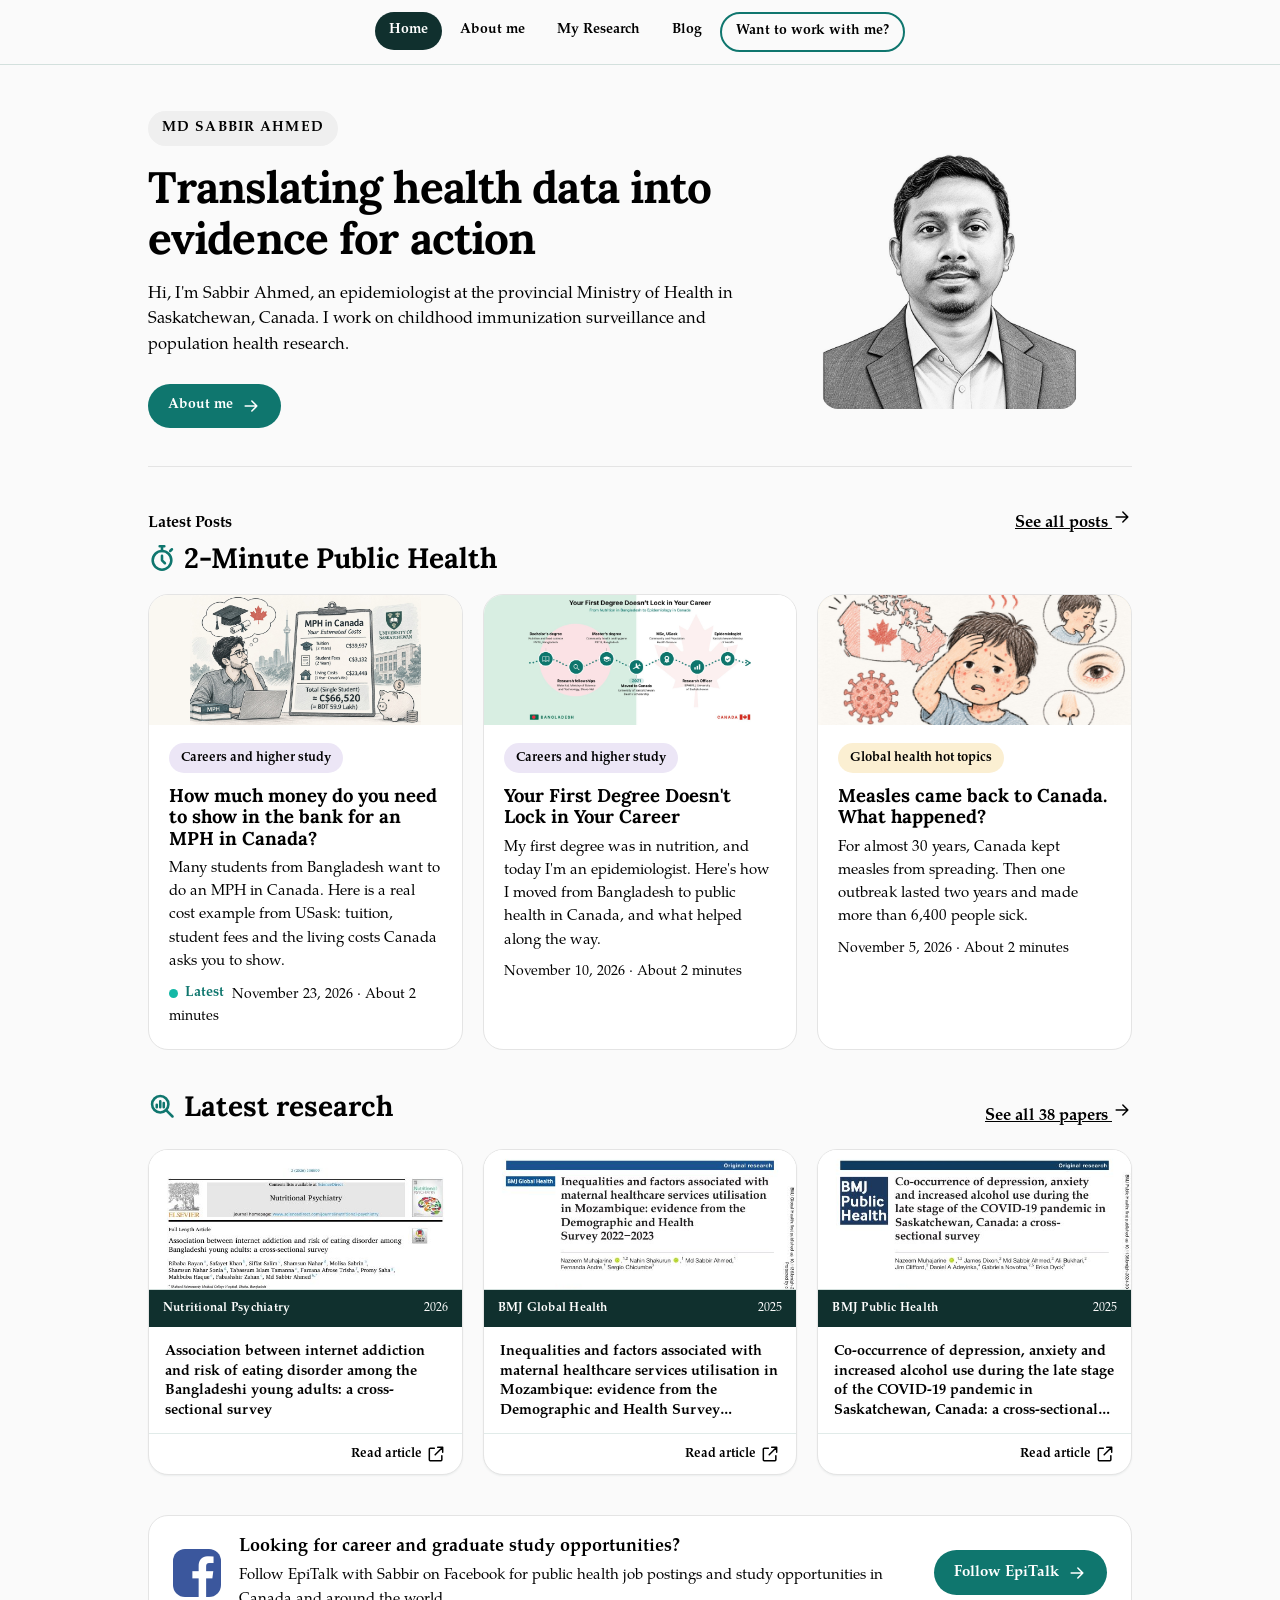
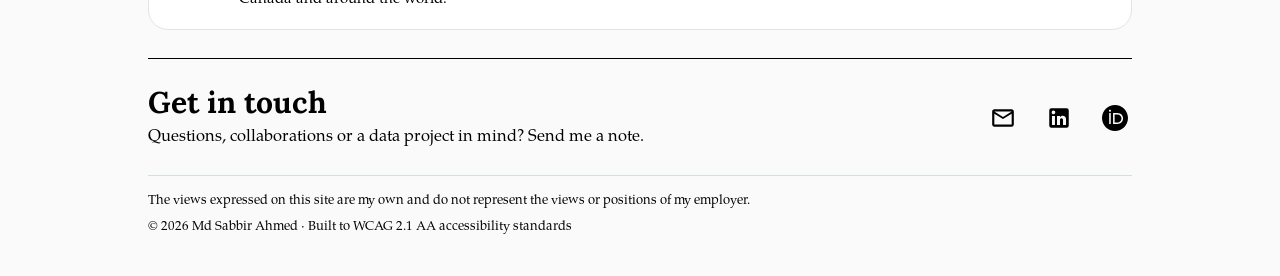
==== index.html @ c6f77a42 "Site-wide text font: Palatino-style (TeX Gyre Pagella, self-hosted); headings stay Lora Co-Authored-" ====
<!doctype html>
<html lang="en">
<head>
<meta charset="utf-8">
<meta name="viewport" content="width=device-width, initial-scale=1">
<title>Md Sabbir Ahmed | Epidemiologist</title>
<meta name="description" content="Md Sabbir Ahmed is an epidemiologist in Saskatchewan, Canada, working on childhood immunization surveillance and population health research.">
<link rel="icon" type="image/png" sizes="32x32" href="images/favicon-32.png">
<link rel="apple-touch-icon" href="images/apple-touch-icon.png">
<meta property="og:type" content="website">
<meta property="og:site_name" content="Md Sabbir Ahmed">
<meta property="og:title" content="Md Sabbir Ahmed | Epidemiologist">
<meta property="og:description" content="Md Sabbir Ahmed is an epidemiologist in Saskatchewan, Canada, working on childhood immunization surveillance and population health research.">
<meta property="og:image" content="https://episabbir.ca/images/og-card.png">
<meta property="og:image:secure_url" content="https://episabbir.ca/images/og-card.png">
<meta property="og:image:type" content="image/png">
<meta property="og:image:width" content="1200">
<meta property="og:image:height" content="630">
<meta property="og:image:alt" content="Md Sabbir Ahmed | Epidemiologist">
<meta name="twitter:image" content="https://episabbir.ca/images/og-card.png">
<meta property="og:url" content="https://episabbir.ca/">
<link rel="canonical" href="https://episabbir.ca/">
<meta name="twitter:card" content="summary_large_image">
<link rel="stylesheet" href="css/style.css?v=1795467310">
</head>
<body>
<nav class="site-nav" aria-label="Main"><div class="nav-bar"><span class="nav-here">Home</span><button class="menu-toggle" type="button" aria-expanded="false" aria-controls="main-menu"><svg class="icon" viewBox="0 0 24 24" aria-hidden="true"><path d="M4 7h16M4 12h16M4 17h16"/></svg>Menu</button></div><ul id="main-menu"><li><a href="index.html" aria-current="page">Home</a></li><li><a href="about.html">About me</a></li><li><a href="research.html">My Research</a></li><li><a href="blog.html">Blog</a></li><li><a href="work.html" class="cta">Want to work with me?</a></li></ul></nav>
<main>
<div class="wrap">
<section class="hero" aria-labelledby="hero-title">
<div class="hero-text">
<span class="pill pill-mint" style="font-size:14px;padding:7px 14px;text-transform:uppercase;letter-spacing:.08em;font-weight:700">Md Sabbir Ahmed</span>
<h1 id="hero-title">Translating health data into <span>evidence for action</span></h1>
<p>Hi, I'm Sabbir Ahmed, an epidemiologist at the provincial Ministry of Health in Saskatchewan, Canada. I work on childhood immunization surveillance and population health research.</p>
<div style="display:flex;flex-wrap:wrap;gap:12px">
<a class="btn btn-primary" href="about.html">About me <svg class="icon" viewBox="0 0 24 24" aria-hidden="true"><path d="M5 12h14M13 6l6 6-6 6"/></svg></a>
</div>
</div>
<div class="hero-photo"><img src="images/headshot-home-sketch.jpg?v=1795467310" alt="Md Sabbir Ahmed"></div>
</section>

<section class="section" id="latest" aria-labelledby="latest-title">
<div class="row-head">
<div><span class="brand-kicker" style="text-transform:none;letter-spacing:0;font-size:16px">Latest Posts</span><h2 class="section-title brand-title" id="latest-title"><svg class="icon" viewBox="0 0 24 24" aria-hidden="true"><circle cx="12" cy="14" r="8"/><path d="M12 10v4l2.5 2.5M10 2h4M12 2v4M19 6l1.5-1.5"/></svg>2-Minute Public Health</h2></div>
<a href="blog.html" style="font-weight:700">See all posts <svg class="icon" viewBox="0 0 24 24" aria-hidden="true"><path d="M5 12h14M13 6l6 6-6 6"/></svg></a>
</div>
<div class="grid"><a class="card " href="post-how-much-money-to-show-for-an-mph-in-canada.html">
<div class="post-img fit-contain" style="background:#faf8f2;color:#4b3b78"><svg class="icon" viewBox="0 0 24 24" aria-hidden="true"><rect x="3" y="4" width="18" height="16" rx="2"/><circle cx="8.5" cy="9.5" r="1.5"/><path d="m21 16-5-5-9 9"/></svg><img src="images/blog/post5-mph-cost.jpg?v=1795467310" alt="A student thinking about an MPH in Canada, next to a clipboard listing estimated costs: tuition C$39,937, student fees C$3,132, living costs C$23,448, total about C$66,520 (about BDT 59.9 lakh)." onerror="this.remove()"></div>
<div class="card-body"><span class="pill pill-t4">Careers and higher study</span><h3>How much money do you need to show in the bank for an MPH in Canada?</h3>
<p class="excerpt">Many students from Bangladesh want to do an MPH in Canada. Here is a real cost example from USask: tuition, student fees and the living costs Canada asks you to show.</p><p><span class="latest-dot"><i aria-hidden="true"></i>Latest</span>November 23, 2026 · About 2 minutes</p></div>
</a><a class="card " href="post-your-first-degree-doesnt-lock-in-your-career.html">
<div class="post-img fit-contain" style="background:linear-gradient(to right, #d8eee2 48.5%, #ffffff 48.5%);color:#4b3b78"><svg class="icon" viewBox="0 0 24 24" aria-hidden="true"><rect x="3" y="4" width="18" height="16" rx="2"/><circle cx="8.5" cy="9.5" r="1.5"/><path d="m21 16-5-5-9 9"/></svg><img src="images/blog/post4-first-degree.jpg?v=1795467310" alt="A path with seven stops from Bangladesh to Canada: bachelor&#x27;s degree, research fellowships, master&#x27;s degree, moving to Canada in 2021, MSc at USask, Research Officer at SPHERU, and epidemiologist at the Saskatchewan Ministry of Health." onerror="this.remove()"></div>
<div class="card-body"><span class="pill pill-t4">Careers and higher study</span><h3>Your First Degree Doesn&#x27;t Lock in Your Career</h3>
<p class="excerpt">My first degree was in nutrition, and today I&#x27;m an epidemiologist. Here&#x27;s how I moved from Bangladesh to public health in Canada, and what helped along the way.</p><p>November 10, 2026 · About 2 minutes</p></div>
</a><a class="card " href="post-measles-came-back-to-canada.html">
<div class="post-img" style="background:#fbefd2;color:#6b4e0e"><svg class="icon" viewBox="0 0 24 24" aria-hidden="true"><rect x="3" y="4" width="18" height="16" rx="2"/><circle cx="8.5" cy="9.5" r="1.5"/><path d="m21 16-5-5-9 9"/></svg><img src="images/blog/post1-measles.jpg?v=1795467310" alt="Pencil sketch of a boy with a fever and a red measles rash, next to a map of Canada, a virus, and close-ups of a cough, red eyes and a runny nose" onerror="this.remove()"></div>
<div class="card-body"><span class="pill pill-t1">Global health hot topics</span><h3>Measles came back to Canada. What happened?</h3>
<p class="excerpt">For almost 30 years, Canada kept measles from spreading. Then one outbreak lasted two years and made more than 6,400 people sick.</p><p>November 5, 2026 · About 2 minutes</p></div>
</a></div>
</section>

<section class="section" style="padding-top:0" aria-labelledby="feat-title">
<div class="row-head">
<h2 class="section-title brand-title" id="feat-title"><svg class="icon" viewBox="0 0 24 24" aria-hidden="true"><circle cx="10.5" cy="10.5" r="7"/><path d="M15.5 15.5L21 21"/><path d="M7.5 13v-2M10.5 13V8M13.5 13v-3.5"/></svg>Latest research</h2>
<a href="research.html" style="font-weight:700">See all 38 papers <svg class="icon" viewBox="0 0 24 24" aria-hidden="true"><path d="M5 12h14M13 6l6 6-6 6"/></svg></a>
</div>
<div class="papers three"><a class="paper" href="https://doi.org/10.1016/j.nupsyc.2026.100009" target="_blank" rel="noopener">
<div class="paper-thumb"><img src="images/papers/p38.jpg" alt="First page of the article" loading="lazy"></div>
<div class="paper-top"><span class="j">Nutritional Psychiatry</span><span>2026</span></div>
<div class="paper-body"><h3>Association between internet addiction and risk of eating disorder among the Bangladeshi young adults: a cross-sectional survey</h3></div>
<div class="paper-foot"><span></span><span class="read">Read article <svg class="icon" viewBox="0 0 24 24" aria-hidden="true"><path d="M14 4h6v6M20 4l-9 9"/><path d="M19 14v5a1 1 0 0 1-1 1H5a1 1 0 0 1-1-1V6a1 1 0 0 1 1-1h5"/></svg></span></div>
</a><a class="paper" href="https://doi.org/10.1136/bmjgh-2024-018121" target="_blank" rel="noopener">
<div class="paper-thumb"><img src="images/papers/p37.jpg" alt="First page of the article" loading="lazy"></div>
<div class="paper-top"><span class="j">BMJ Global Health</span><span>2025</span></div>
<div class="paper-body"><h3>Inequalities and factors associated with maternal healthcare services utilisation in Mozambique: evidence from the Demographic and Health Survey 2022−2023</h3></div>
<div class="paper-foot"><span></span><span class="read">Read article <svg class="icon" viewBox="0 0 24 24" aria-hidden="true"><path d="M14 4h6v6M20 4l-9 9"/><path d="M19 14v5a1 1 0 0 1-1 1H5a1 1 0 0 1-1-1V6a1 1 0 0 1 1-1h5"/></svg></span></div>
</a><a class="paper" href="https://doi.org/10.1136/bmjph-2024-000965" target="_blank" rel="noopener">
<div class="paper-thumb"><img src="images/papers/p36.jpg" alt="First page of the article" loading="lazy"></div>
<div class="paper-top"><span class="j">BMJ Public Health</span><span>2025</span></div>
<div class="paper-body"><h3>Co-occurrence of depression, anxiety and increased alcohol use during the late stage of the COVID-19 pandemic in Saskatchewan, Canada: a cross-sectional survey</h3></div>
<div class="paper-foot"><span></span><span class="read">Read article <svg class="icon" viewBox="0 0 24 24" aria-hidden="true"><path d="M14 4h6v6M20 4l-9 9"/><path d="M19 14v5a1 1 0 0 1-1 1H5a1 1 0 0 1-1-1V6a1 1 0 0 1 1-1h5"/></svg></span></div>
</a></div>
</section>

<section aria-label="Facebook">
<a class="fb-strip" href="https://www.facebook.com/profile.php?id=61571197702458" target="_blank" rel="noopener">
<span class="logo fb-logo"><span class="fallback"><svg class="icon" viewBox="0 0 24 24" aria-hidden="true"><path d="M21 12a8 8 0 0 1-11.6 7.1L4 20l1-4.6A8 8 0 1 1 21 12z"/></svg></span><img src="images/logos/facebook.png" alt="" onerror="this.remove()"></span>
<span class="fb-strip-text"><strong>Looking for career and graduate study opportunities?</strong><span>Follow EpiTalk with Sabbir on Facebook for public health job postings and study opportunities in Canada and around the world.</span></span>
<span class="fb-strip-cta">Follow EpiTalk <svg class="icon" viewBox="0 0 24 24" aria-hidden="true"><path d="M5 12h14M13 6l6 6-6 6"/></svg></span>
</a>
</section>
</div>
</main>
<footer class="contact" id="contact">
<div class="wrap">
<div>
<h2>Get in touch</h2>
<p>Questions, collaborations or a data project in mind? Send me a note.</p>
</div>
<div class="contact-links">
<a class="icon-only" href="mailto:sabbir.epidemiologist@gmail.com" aria-label="Email me: sabbir.epidemiologist@gmail.com" title="sabbir.epidemiologist@gmail.com"><svg class="brand-ic" viewBox="0 0 24 24" fill="currentColor" aria-hidden="true"><path d="M22 6c0-1.1-.9-2-2-2H4c-1.1 0-2 .9-2 2v12c0 1.1.9 2 2 2h16c1.1 0 2-.9 2-2zm-2 0-8 5-8-5zm0 12H4V8l8 5 8-5z"/></svg></a>
<a class="icon-only" href="https://www.linkedin.com/in/sabbirepidemiologist/" aria-label="LinkedIn profile" title="LinkedIn" target="_blank" rel="noopener"><svg class="brand-ic" viewBox="0 0 24 24" fill="currentColor" aria-hidden="true"><path d="M19 3a2 2 0 0 1 2 2v14a2 2 0 0 1-2 2H5a2 2 0 0 1-2-2V5a2 2 0 0 1 2-2zm-.5 15.5v-5.3a3.26 3.26 0 0 0-3.26-3.26c-.85 0-1.84.52-2.32 1.3v-1.11h-2.79v8.37h2.79v-4.93c0-.77.62-1.4 1.39-1.4a1.4 1.4 0 0 1 1.4 1.4v4.93zM6.88 8.56a1.68 1.68 0 0 0 1.68-1.68c0-.93-.75-1.69-1.68-1.69a1.69 1.69 0 0 0-1.69 1.69c0 .93.76 1.68 1.69 1.68m1.39 9.94v-8.37H5.5v8.37z"/></svg></a>
<a class="icon-only" href="https://orcid.org/0000-0002-7663-2181" aria-label="ORCID profile" title="ORCID" target="_blank" rel="noopener"><svg class="brand-ic" viewBox="0 0 24 24" fill="currentColor" aria-hidden="true"><path d="M12 0C5.372 0 0 5.372 0 12s5.372 12 12 12 12-5.372 12-12S18.628 0 12 0M7.369 4.378c.525 0 .947.431.947.947s-.422.947-.947.947a.95.95 0 0 1-.947-.947c0-.525.422-.947.947-.947m-.722 3.038h1.444v10.041H6.647zm3.562 0h3.9c3.712 0 5.344 2.653 5.344 5.025 0 2.578-2.016 5.025-5.325 5.025h-3.919zm1.444 1.303v7.444h2.297c3.272 0 4.022-2.484 4.022-3.722 0-2.016-1.284-3.722-4.097-3.722z"/></svg></a>
</div>
<div class="small-print footnotes">
<p>The views expressed on this site are my own and do not represent the views or positions of my employer.</p>
<p>© 2026 Md Sabbir Ahmed · Built to WCAG 2.1 AA accessibility standards</p>
</div>
</div>
</footer>
<script type="application/ld+json">
{"@context":"https://schema.org","@type":"Person","name":"Md Sabbir Ahmed","jobTitle":"Epidemiologist",
"url":"https://episabbir.ca/","image":"https://episabbir.ca/images/headshot.jpg",
"address":{"@type":"PostalAddress","addressRegion":"SK","addressCountry":"CA"},
"alumniOf":[{"@type":"CollegeOrUniversity","name":"University of Saskatchewan"},{"@type":"CollegeOrUniversity","name":"Patuakhali Science and Technology University"}],
"knowsAbout":["Epidemiology","Childhood immunization","Population health","SAS","R"],
"sameAs":["https://www.linkedin.com/in/sabbirepidemiologist/","https://orcid.org/0000-0002-7663-2181"]}
</script>
<script>
(function(){var b=document.querySelector('.menu-toggle'),n=document.querySelector('.site-nav');
if(b){b.addEventListener('click',function(){var o=n.classList.toggle('open');b.setAttribute('aria-expanded',o?'true':'false');});}})();
</script>
</body>
</html>
---- css/style.css ----
/* sabbirepi.ca shared styles */
@import url('https://fonts.googleapis.com/css2?family=Lora:ital,wght@0,400..700;1,400..700&display=swap');

:root{
  --ink:#10302e;
  --muted:#4a5f5c;
  --ground:#f5f8f7;
  --card:#ffffff;
  --line:#d3e0dd;
  --accent:#0f766e;
  --accent-dark:#0b5a54;
  --peach:#fbefd2;
  --mint:#dff1ee;
  --teal:#0b5a54;
  --navy-2:#1d4a46;
  --radius:20px;
}
*{box-sizing:border-box}
html{scroll-behavior:smooth}
body{margin:0;font-family:'TeX Gyre Pagella','Palatino Linotype',Palatino,'Book Antiqua',Georgia,serif;color:#000;background:var(--ground);line-height:1.55}
img{max-width:100%;display:block}
a{color:#000}
a:hover{color:#000}
h1,h2,h3{font-family:'Lora',Georgia,serif;line-height:1.15;margin:0}
.wrap{max-width:1180px;margin:0 auto;padding:0 28px}
.section{padding:40px 0}
.section-title{font-size:34px;font-weight:700;margin-bottom:6px}
.section-sub{margin:0 0 22px;color:#000;font-size:16px}
.row-head{display:flex;flex-wrap:wrap;justify-content:space-between;align-items:baseline;gap:8px 16px;margin-bottom:20px}
.row-head .section-title{margin:0}

/* nav */
.site-nav{position:sticky;top:0;z-index:20;background:rgba(245,248,247,.94);backdrop-filter:blur(8px);border-bottom:1px solid var(--line)}
.site-nav ul{list-style:none;margin:0 auto;padding:12px 20px;max-width:1180px;display:flex;flex-wrap:wrap;justify-content:center;gap:4px}
.site-nav a{display:block;padding:9px 16px;border-radius:999px;color:#000;text-decoration:none;font-weight:500;font-size:15px}
.site-nav a:hover{background:#e3eeec;color:#000}
.site-nav a[aria-current="page"]{background:var(--ink);color:#fff}
.site-nav a.cta{border:2px solid var(--accent);color:#000;padding:7px 14px}
.site-nav a.cta:hover{background:var(--accent);color:#fff}

/* buttons, pills */
.btn{display:inline-flex;align-items:center;gap:8px;padding:13px 22px;border-radius:999px;font-weight:700;font-size:15px;text-decoration:none;border:0;cursor:pointer;font-family:inherit}
.btn-primary{background:var(--accent);color:#fff}
.btn-primary:hover{background:var(--accent-dark);color:#fff}
.btn-soft{background:#e3eeec;color:#000}
.btn-soft:hover{background:#d3e6e2;color:#000}
.pill{display:inline-block;font-weight:700;font-size:13px;padding:5px 12px;border-radius:999px}
.pill-peach{background:var(--peach);color:#000}
.pill-mint{background:var(--mint);color:#000}
.pill-blue{background:#e3eeec;color:#000}
.icon{width:20px;height:20px;flex:none;stroke:currentColor;fill:none;stroke-width:1.8;stroke-linecap:round;stroke-linejoin:round}

/* hero */
.hero{display:flex;flex-wrap:wrap;align-items:center;gap:36px;background:var(--card);border-radius:28px;padding:44px 48px;margin-top:28px}
.hero-text{flex:3 1 460px;min-width:0}
.hero h1{font-size:54px;font-weight:800;letter-spacing:-.02em;margin:16px 0 18px}
.hero h1 span{color:#000}
.hero p{margin:0 0 26px;font-size:18px;color:#000;max-width:620px}
.hero-photo{flex:2 1 280px;display:flex;justify-content:center}
.hero-photo img{width:300px;aspect-ratio:1;border-radius:22px;border:2px solid var(--accent);object-fit:cover}

/* cards */
.grid{display:grid;gap:20px;grid-template-columns:repeat(auto-fill,minmax(min(280px,100%),1fr))}
.card{background:var(--card);border-radius:var(--radius);overflow:hidden;text-decoration:none;color:#000;display:flex;flex-direction:column}
.card:hover{color:#000;box-shadow:0 6px 22px rgba(16,48,46,.08)}
.post-img{height:150px;display:flex;align-items:center;justify-content:center;font-size:14px}
.card-body{padding:20px 22px 22px}
.card-body h3{font-size:21px;font-weight:700;margin:12px 0 8px}
.card-body p{margin:0;font-size:14px;color:#000}

/* facebook */
.fb-band{background:var(--peach);border-radius:28px;padding:32px;display:flex;flex-wrap:wrap;gap:28px;align-items:flex-start}
.fb-text{flex:1 1 320px;min-width:0}
.fb-text h2{font-size:30px;color:#000;margin-bottom:10px}
.fb-text p{margin:0 0 20px;color:#000;font-size:16px}
.fb-frame{flex:1 1 360px;min-width:0;max-width:500px;background:#fff;border-radius:18px;overflow:hidden}
.fb-frame iframe{display:block;width:100%;height:520px;border:0}

/* contact footer */
.contact{background:var(--ink);color:#eaf2f0;margin:40px auto 28px;max-width:1124px;width:calc(100% - 56px);border-radius:28px}
.contact .wrap{padding-left:40px;padding-right:40px}
@media (max-width:640px){.contact{width:calc(100% - 32px)}.contact .wrap{padding-left:22px;padding-right:22px}}
.contact .wrap{padding-top:40px;padding-bottom:40px;display:flex;flex-wrap:wrap;justify-content:space-between;align-items:center;gap:24px}
.contact h2{font-size:30px;color:#fff;margin-bottom:6px}
.contact p{margin:0;color:#c6dbd8}
.contact-links{display:flex;flex-wrap:wrap;gap:12px}
.contact-links a{display:inline-flex;align-items:center;gap:10px;background:#1d4a46;color:#fff;text-decoration:none;padding:12px 18px;border-radius:999px;font-weight:500}
.contact-links a:hover{background:#245a55;color:#fff}
.contact-links a.icon-only{width:56px;height:56px;padding:0;justify-content:center;border-radius:50%}
.contact-links a.icon-only svg{width:24px;height:24px}
.contact-links a.icon-only .logo{width:30px;height:30px;background:transparent;border-radius:0;overflow:visible}
.contact-links a.icon-only .logo img{background:transparent;padding:0}
.contact-links a.icon-only .logo .fallback{display:none}
.small-print{width:100%;font-size:13px;color:#9fbdb8}
.footnotes{border-top:1px solid #1d4a46;padding-top:16px;display:flex;flex-direction:column;gap:6px}
.footnotes p{margin:0;color:#f2c94c;font-size:13px}
.footnotes a{color:#c6dbd8}

/* logo slot: shows the image if the file exists, otherwise the text badge */
.logo{position:relative;width:64px;height:64px;flex:none;border-radius:14px;background:#eaf2f0;display:flex;align-items:center;justify-content:center;overflow:hidden}
.logo .fallback{font-family:'Lora',Georgia,serif;font-weight:800;font-size:15px;color:#000;text-align:center;line-height:1.05;padding:4px}
.logo img{position:absolute;inset:0;width:100%;height:100%;object-fit:contain;background:#fff;padding:6px}
.logo.sm{width:28px;height:28px;border-radius:7px}
.logo.sm .fallback{font-size:10px}
.logo.sm img{padding:2px}

/* tiles (about page) */
.tile{background:var(--card);border-radius:var(--radius);padding:22px;display:flex;flex-direction:column;gap:14px;border:2px solid transparent;text-align:left;font:inherit;color:#000}
.tile h3{font-size:19px;font-weight:700}
.tile .meta{margin:0;color:#000;font-size:15px}
.tile .year{font-family:'Lora',Georgia,serif;font-weight:800;font-size:22px;color:#000}
button.tile{cursor:pointer;width:100%}
button.tile:hover{border-color:var(--accent)}
.tile .hint{display:inline-flex;align-items:center;gap:6px;font-size:14px;font-weight:700;color:#000}

.summary{background:var(--card);border-radius:28px;padding:36px 40px;display:flex;flex-wrap:wrap;gap:32px;align-items:center;margin-top:28px}
.summary img{width:150px;aspect-ratio:1;border-radius:50%;object-fit:cover;border:2px solid var(--accent)}
.summary-text{flex:1 1 480px;min-width:0}
.summary h1{font-size:42px;font-weight:800;margin-bottom:12px}
.summary p{margin:0 0 10px;font-size:17px;color:#000}

/* awards */
.awards{list-style:none;margin:0;padding:0;background:var(--card);border-radius:var(--radius);overflow:hidden}
.awards li{display:flex;align-items:center;gap:16px;padding:16px 22px;border-bottom:1px solid #e1ebe9}
.awards li:last-child{border-bottom:0}
.award-ico{width:44px;height:44px;border-radius:12px;display:flex;align-items:center;justify-content:center;flex:none}
.award-ico .icon{width:22px;height:22px}
.awards .what{flex:1 1 auto;min-width:0}
.awards .what strong{display:block;font-size:16px}
.awards .what span{font-size:14px;color:#000}
.awards .amt{font-family:'Lora',Georgia,serif;font-weight:700;font-size:18px;white-space:nowrap}
.total{display:inline-flex;align-items:baseline;gap:10px;background:var(--ink);color:#fff;border-radius:999px;padding:10px 20px}
.total b{font-family:'Lora',Georgia,serif;font-size:24px}

/* software */
.skills{display:grid;gap:14px;grid-template-columns:repeat(auto-fill,minmax(min(150px,100%),1fr))}
.skill{background:var(--card);border-radius:16px;padding:16px;display:flex;align-items:center;gap:12px;font-weight:700}
.skill .logo{width:44px;height:44px;border-radius:10px}
.skill .logo .fallback{font-size:12px}

/* dialog */
dialog{border:0;border-radius:24px;padding:0;max-width:620px;width:calc(100% - 32px);color:#000}
dialog::backdrop{background:rgba(16,48,46,.55)}
.dlg-head{display:flex;gap:16px;align-items:center;padding:24px 26px 16px;border-bottom:1px solid #e1ebe9}
.dlg-head h3{font-size:22px}
.dlg-head p{margin:2px 0 0;color:#000;font-size:14px}
.dlg-close{margin-left:auto;align-self:flex-start;width:44px;height:44px;border-radius:50%;border:0;background:#eaf2f0;cursor:pointer;display:flex;align-items:center;justify-content:center;color:#000}
.dlg-body{padding:18px 26px 26px}
.dlg-body h4{margin:6px 0 10px;font-size:13px;letter-spacing:.06em;text-transform:uppercase;color:#000}
.duties{list-style:none;margin:0 0 12px;padding:0;display:flex;flex-direction:column;gap:12px}
.duties li{display:flex;gap:12px;align-items:flex-start;font-size:15px}
.duties .ico{width:36px;height:36px;border-radius:10px;background:var(--mint);color:#000;display:flex;align-items:center;justify-content:center;flex:none}

/* research */
.stats{display:flex;flex-wrap:wrap;gap:12px;margin:18px 0 22px}
.stat{flex:1 1 140px;background:var(--ink);color:#fff;border-radius:18px;padding:16px 20px}
.stat b{display:block;font-family:'Lora',Georgia,serif;font-size:36px;line-height:1.1}
.stat span{font-size:14px;color:#c6dbd8}
.papers{display:grid;gap:20px;grid-template-columns:repeat(auto-fill,minmax(min(260px,100%),1fr))}
.paper{background:#fff;border:1px solid var(--line);border-radius:6px;text-decoration:none;color:#000;display:flex;flex-direction:column;box-shadow:0 1px 2px rgba(16,48,46,.06);transition:transform .15s, box-shadow .15s;}
.paper:hover{transform:translateY(-3px);box-shadow:0 10px 24px rgba(16,48,46,.12);color:#000}
.paper-thumb{height:160px;overflow:hidden;background:#fff;border-bottom:1px solid var(--line);border-radius:6px 6px 0 0}
.paper-thumb img{width:100%;height:100%;object-fit:cover;object-position:top}
.paper-top{background:var(--ink);color:#fff;padding:9px 14px;display:flex;justify-content:space-between;gap:10px;font-size:12px}
.paper-top .j{font-weight:700;letter-spacing:.02em;overflow:hidden;text-overflow:ellipsis;white-space:nowrap}
.paper-body{padding:16px 16px 12px;flex:1;display:flex;flex-direction:column;gap:10px}
.paper-body .kind{font-size:11px;letter-spacing:.08em;text-transform:uppercase;color:#000}
.paper-body h3{font-family:'TeX Gyre Pagella','Palatino Linotype',Palatino,'Book Antiqua',Georgia,serif;font-weight:700;font-size:15px;line-height:1.35;display:-webkit-box;-webkit-line-clamp:4;-webkit-box-orient:vertical;overflow:hidden}
.paper-body .auth{font-size:12.5px;color:#000;margin:0}
.paper-body .auth b{color:#000}
.faux{display:flex;flex-direction:column;gap:5px;margin-top:auto;padding-top:8px}
.faux i{display:block;height:5px;border-radius:3px;background:#e6efed}
.faux i:nth-child(2){width:92%}.faux i:nth-child(3){width:96%}.faux i:nth-child(4){width:70%}
.paper-foot{border-top:1px solid #e1ebe9;padding:10px 16px;display:flex;justify-content:space-between;align-items:center;gap:8px;font-size:13px}
.paper-foot .read{font-weight:700;color:#000;display:inline-flex;align-items:center;gap:4px}
.lead{background:var(--peach);color:#000;font-weight:700;font-size:11px;padding:3px 9px;border-radius:999px}
.filters{display:flex;flex-wrap:wrap;gap:8px;margin-bottom:18px}
.filters button{font:inherit;font-size:14px;font-weight:700;border:2px solid var(--line);background:#fff;color:#000;padding:8px 16px;border-radius:999px;cursor:pointer}
.filters button[aria-pressed="true"]{background:var(--ink);border-color:var(--ink);color:#fff}

@media (max-width:640px){
  .hero{padding:28px 22px}
  .hero h1{font-size:38px}
  .summary{padding:26px 22px}
  .summary h1{font-size:32px}
  .section-title{font-size:28px}
  .fb-band{padding:22px}
}

/* slim facebook strip (soft teal) */
.fb-strip{display:flex;flex-wrap:wrap;align-items:center;gap:14px 18px;background:#dff1ee;border-radius:20px;padding:18px 24px;text-decoration:none;color:#000}
.fb-strip:hover{color:#000;background:#d3ebe7}
.fb-logo{width:48px;height:48px;border-radius:12px;background:#fff}
.fb-logo .fallback{color:#000;display:flex}
.fb-logo img{padding:0;background:transparent}
.fb-strip-text{flex:1 1 300px;display:flex;flex-direction:column;gap:2px}
.fb-strip-text strong{font-size:18px}
.fb-strip-text span{font-size:15px;color:#000}
.fb-strip-cta{display:inline-flex;align-items:center;gap:8px;background:#0f766e;color:#fff;padding:11px 20px;border-radius:999px;font-weight:700;font-size:15px}
.papers.three{grid-template-columns:repeat(auto-fill,minmax(min(300px,100%),1fr))}

/* education logos: wider slot so wordmarks fit */
.edu-logo{width:100%;max-width:240px;height:76px;border-radius:10px;justify-content:flex-start;background:#fff}
.edu-logo img{padding:0;object-position:left center;background:#fff}
.dlg-logo{width:150px;max-width:150px;height:62px;flex:none}
.tile-top{display:flex;justify-content:space-between;align-items:flex-start;gap:12px}
.status{flex:none;font-size:12px;font-weight:700;letter-spacing:.04em;text-transform:uppercase;padding:5px 11px;border-radius:999px}
.status.now{background:var(--mint);color:#000}
.status.past{background:#eceeed;color:#000}
.edu-logo img[src*="spheru"]{width:76%;right:auto}
.awards .what .proj{display:block;margin-top:6px;font-size:14px;color:#000;font-style:italic}
.awards .what .report{display:inline-flex;align-items:center;gap:5px;margin-top:6px;font-size:14px;font-weight:700}
.awards .what .report .icon{width:16px;height:16px}
.awards li.feature{background:var(--peach);padding:22px}
.awards li.feature .what strong{font-size:20px;font-family:'Lora',Georgia,serif}
.awards li.feature .amt{font-size:24px;color:#000}
.feat-ico{width:56px;height:56px;border-radius:14px;background:#10302e;color:#f2c94c}
.feat-ico .icon{width:28px;height:28px}
.badge-top{display:inline-block;width:max-content;margin-bottom:6px;font-size:11px;font-weight:700;letter-spacing:.06em;text-transform:uppercase;background:#10302e;color:#f2c94c;padding:4px 10px;border-radius:999px}
.awards .what .badge-top{color:#f2c94c;font-size:11px}
.skills{grid-template-columns:repeat(auto-fill,minmax(min(170px,100%),1fr))}
.skill{flex-direction:column;align-items:stretch;gap:12px;text-align:center;font-size:15px}
.skill .skill-logo{width:100%;height:64px;border-radius:10px;background:#fff}
.skill .skill-logo img{padding:4px;object-position:center}
.sr-only{position:absolute;width:1px;height:1px;padding:0;margin:-1px;overflow:hidden;clip:rect(0,0,0,0);white-space:nowrap;border:0}
.skill{padding:14px}
.skills{grid-template-columns:repeat(auto-fill,minmax(min(140px,100%),1fr))}
.skill .skill-logo{height:46px}.skill .skill-logo img{padding:6px 10px}
.sk-grid{display:grid;gap:16px;grid-template-columns:repeat(auto-fill,minmax(min(420px,100%),1fr))}
@media (max-width:640px){.sk-grid{grid-template-columns:1fr}}
.sk-group{background:#fff;border-radius:var(--radius);padding:20px 22px}
.sk-head{display:flex;align-items:center;gap:12px;margin-bottom:14px}
.sk-head .ico{width:40px;height:40px;border-radius:11px;background:var(--mint);color:#000;display:flex;align-items:center;justify-content:center;flex:none}
.sk-head h3{font-size:18px}
.sk-tags{list-style:none;margin:0;padding:0;display:flex;flex-wrap:wrap;gap:8px}
.sk-tags li{background:#f2f6f5;border:1px solid var(--line);border-radius:999px;padding:6px 13px;font-size:14px;font-weight:500}
.scholar-btn{display:inline-flex;align-items:center;gap:14px;background:#fff;border:2px solid var(--line);border-radius:999px;padding:10px 22px 10px 18px;text-decoration:none;color:#000;font-weight:700;font-size:15px}
.scholar-btn:hover{border-color:var(--accent);color:#000}
.scholar-btn img{height:26px;width:auto}
.scholar-btn span{display:inline-flex;align-items:center;gap:6px;border-left:1px solid var(--line);padding-left:14px}
.scholar-btn .icon{width:16px;height:16px}
.summary .scholar-btn img{width:auto;height:26px;aspect-ratio:auto;border:0;border-radius:0;object-fit:contain}
.lead-toggle{display:inline-flex;align-items:center;gap:10px;font-size:15px;font-weight:500;cursor:pointer;margin:2px 0 6px}
.lead-toggle input{width:20px;height:20px;accent-color:var(--accent)}
.filter-count{margin:4px 0 18px;color:#000;font-size:14px}
.role-lead{background:var(--peach);color:#000}
.role-senior{background:var(--mint);color:#000}
.role-co{background:#eceeed;color:#000}
/* blog */
.feature-post{display:flex;flex-wrap:wrap;background:#fff;border-radius:28px;overflow:hidden;text-decoration:none;color:#000}
.feature-post:hover{color:#000;box-shadow:0 8px 26px rgba(16,48,46,.1)}
.feature-img{flex:1 1 420px;min-height:300px;display:flex;align-items:center;justify-content:center;font-size:15px}
.feature-body{flex:1 1 380px;padding:36px 40px;display:flex;flex-direction:column;gap:14px;justify-content:center}
.feature-body h2{font-size:34px;font-weight:800}
.excerpt{margin:0;color:#000;font-size:16px}
.card-body .excerpt{font-size:15px;margin:0 0 10px}
.meta-line{margin:0;color:#000;font-size:14px}
.blog-filters{margin-bottom:22px}
/* work with me */
.svc-grid{display:grid;gap:16px;grid-template-columns:repeat(auto-fill,minmax(min(300px,100%),1fr))}
.svc{background:#fff;border-radius:var(--radius);padding:24px}
.svc .ico{width:44px;height:44px;border-radius:12px;background:var(--mint);color:#000;display:flex;align-items:center;justify-content:center;margin-bottom:14px}
.svc h3{font-size:19px;margin-bottom:8px}
.svc p{margin:0;color:#000;font-size:15px}
.steps{list-style:none;margin:0;padding:0;display:grid;gap:16px;grid-template-columns:repeat(auto-fill,minmax(min(250px,100%),1fr))}
.steps li{background:#fff;border-radius:var(--radius);padding:22px;display:flex;gap:14px;align-items:flex-start}
.steps .num{flex:none;width:36px;height:36px;border-radius:50%;background:var(--ink);color:#f2c94c;font-family:'Lora',Georgia,serif;font-weight:800;display:flex;align-items:center;justify-content:center}
.steps h3{font-size:17px;margin-bottom:4px}
.steps p{margin:0;color:#000;font-size:14px}
.indep{margin:8px 0 0;padding:16px 20px;background:var(--peach);border-radius:16px;color:#000;font-size:14px}
.site-nav a.cta[aria-current="page"]{background:var(--ink);border-color:var(--ink);color:#fff}
.offer-grid{display:grid;gap:20px;grid-template-columns:repeat(auto-fill,minmax(min(380px,100%),1fr))}
@media (max-width:640px){.offer-grid{grid-template-columns:1fr}}
.offer{background:#fff;border-radius:24px;padding:30px;display:flex;flex-direction:column;gap:14px;align-items:flex-start}
.offer .ico{width:52px;height:52px;border-radius:14px;background:var(--mint);color:#000;display:flex;align-items:center;justify-content:center}
.offer .ico .icon{width:26px;height:26px}
.offer h2{font-size:26px}
.offer p{margin:0;color:#000;font-size:16px}
.mini-steps{margin:0;padding-left:20px;color:#000;font-size:15px;display:flex;flex-direction:column;gap:4px}
.offer .btn{margin-top:auto}
.indep{text-align:center}
.indep{display:flex;align-items:center;justify-content:center;gap:8px}
.indep .icon{width:18px;height:18px;color:#000;flex:none}
.soon{background:#fff;border-radius:28px;padding:60px 32px;text-align:center;display:flex;flex-direction:column;align-items:center;gap:12px}
.soon-ico{width:72px;height:72px;border-radius:20px;background:var(--mint);color:#000;display:flex;align-items:center;justify-content:center}
.soon-ico .icon{width:36px;height:36px}
.soon h2{font-size:32px}
.soon p{margin:0;color:#000;font-size:17px}
/* blog images + post pages */
.post-img,.feature-img,.post-hero{position:relative;overflow:hidden;display:flex;align-items:center;justify-content:center}
.post-img .icon,.feature-img .icon,.post-hero .icon{width:40px;height:40px;opacity:.55}
.post-img img,.feature-img img,.post-hero img{position:absolute;inset:0;width:100%;height:100%;object-fit:cover}
.post{background:#fff;border-radius:28px;padding:36px 48px 44px;margin-top:28px;max-width:860px;margin-left:auto;margin-right:auto}
.post h1{font-size:40px;font-weight:800;margin:14px 0 8px;line-height:1.15}
.post .back{display:inline-flex;align-items:center;gap:6px;font-weight:700;font-size:15px;text-decoration:none;margin-bottom:18px}
.post .back .icon{transform:rotate(180deg)}
.post-hero{aspect-ratio:16/9;border-radius:20px;margin:22px 0 8px}
.post-body{font-size:18px;line-height:1.7}
.post-body h2{font-size:24px;margin:28px 0 8px}
.post-body p{margin:0 0 14px}
.post-body ul{margin:0 0 14px;padding-left:24px}
.post-body li{margin-bottom:6px}
.post-body .sources{font-size:15px;line-height:1.55;color:#000}
.empty-note{background:#fff;border-radius:16px;padding:18px 22px;color:#000;margin:0 0 18px}
@media (max-width:640px){.post{padding:24px 20px 30px}.post h1{font-size:30px}}
.post .back{display:flex;width:max-content}

/* ---------- mobile ---------- */
.nav-bar{display:none}
.menu-toggle{display:inline-flex;align-items:center;gap:8px;font:inherit;font-weight:700;font-size:15px;background:var(--ink);color:#fff;border:0;border-radius:999px;padding:10px 18px;min-height:44px;cursor:pointer}
@media (max-width:760px){
  .nav-bar{display:flex;align-items:center;justify-content:space-between;padding:10px 16px}
  .nav-here{font-family:'Lora',Georgia,serif;font-weight:700;font-size:18px}
  .site-nav ul{display:none;flex-direction:column;align-items:stretch;padding:4px 16px 14px;gap:4px}
  .site-nav.open ul{display:flex}
  .site-nav a{padding:12px 16px;font-size:16px}
  .site-nav a.cta{text-align:center}
  .wrap{padding:0 16px}
  .section{padding:28px 0}
  .hero{flex-direction:column-reverse;gap:20px;margin-top:16px;border-radius:22px}
  .hero-photo img{width:170px;border-width:2px}
  .hero h1{font-size:34px;margin:12px 0 14px}
  .hero p{font-size:16px;margin-bottom:20px}
  .summary{margin-top:16px;border-radius:22px;gap:18px}
  .summary img{width:110px}
  .row-head{flex-direction:column;align-items:flex-start}
  .stat b{font-size:28px}
  .feature-img{min-height:200px}
  .feature-body{padding:24px 22px}
  .feature-body h2{font-size:26px}
  .fb-strip{padding:18px}
  .fb-strip-cta{width:100%;justify-content:center}
  .contact{margin:28px auto 16px;border-radius:22px}
  .contact h2{font-size:26px}
  .contact-links{width:100%}
  .contact-links a:not(.icon-only){width:100%}
  .contact-links a{justify-content:center;word-break:break-all}
  .offer{padding:22px}
  .offer h2{font-size:22px}
  .awards li{flex-wrap:wrap;padding:14px 16px}
  .awards .amt{width:100%;padding-left:60px}
  .awards li.feature .amt{padding-left:72px}
  .post{padding:22px 18px 28px;margin-top:16px;border-radius:22px}
  .post-body{font-size:17px}
  .scholar-btn{flex-wrap:wrap;justify-content:center;width:100%}
  .filters button{font-size:13px;padding:8px 12px}
  dialog{width:calc(100% - 20px);max-height:88vh;overflow:auto}
  .soon{padding:40px 20px}
}
@media (max-width:760px){
  .hero-photo{flex:none;align-items:center}
  .hero-text{flex:none}
  .hero-photo img{height:170px;align-self:center}
  .scholar-btn{flex-wrap:nowrap;gap:10px;padding:10px 16px}
  .summary .scholar-btn img{height:20px}
  .scholar-btn span{padding-left:10px;font-size:14px}
}

/* all text black */
body a:not(.btn):not(.card):not(.paper):not(.feature-post):not(.fb-strip):not(.scholar-btn){text-decoration-thickness:1px}

.brand-kicker{display:block;font-size:13px;font-weight:700;letter-spacing:.1em;text-transform:uppercase;color:#000;margin-bottom:6px}
.brand-tag{font-size:19px;font-weight:600;margin:4px 0 10px}
.post .brand-kicker{margin:14px 0 8px}
.brand-title{display:flex;align-items:center;gap:.3em}
.brand-title .icon{width:1em;height:1em;flex:none;stroke:#0f766e;fill:none;stroke-width:2.2;stroke-linecap:round;stroke-linejoin:round}
.brand-kicker.brand-title .icon{width:1.3em;height:1.3em}

.post-subtitle{font-size:20px;font-weight:600;color:#000;margin:-4px 0 10px}
.fit-contain img{object-fit:contain !important}
.fit-contain svg{display:none}
.latest-dot{display:inline-flex;align-items:center;gap:7px;font-weight:700;color:#0f766e;margin-right:8px;white-space:nowrap}
.latest-dot i{width:9px;height:9px;border-radius:50%;background:#14b8a6;display:inline-block;animation:latestpulse 1.8s ease-out infinite}
@keyframes latestpulse{0%{box-shadow:0 0 0 0 rgba(20,184,166,.7)}70%{box-shadow:0 0 0 9px rgba(20,184,166,0)}100%{box-shadow:0 0 0 0 rgba(20,184,166,0)}}
@media (prefers-reduced-motion:reduce){.latest-dot i{animation:none}}

/* clean footer (Nov 15): no solid block, thin line, black text */
.contact{background:transparent;color:#000;border-radius:0;border-top:1px solid #000;margin:48px auto 20px}
.contact .wrap{padding-left:0;padding-right:0}
.contact h2,.contact p{color:#000}
.contact-links a{background:transparent;color:#000;border:1px solid var(--line)}
.contact-links a:hover{background:#e3eeec;color:#000;border-color:var(--accent)}
.footnotes{border-top:1px solid var(--line)}
.footnotes p,.footnotes a{color:#000}
@media (max-width:760px){.contact .wrap{padding-left:0;padding-right:0}}

/* less space before the footer (Nov 15) */
.contact{margin:28px auto 16px}
.contact .wrap{padding-top:26px;padding-bottom:22px}
main .section:last-child{padding-bottom:12px}
@media (max-width:760px){.contact{margin:12px auto 12px}}
/* photo borders black (Nov 15) */
.hero-photo img,.summary img{border-color:#000}
/* neutral soft-white background, Option 1 (Nov 15) */
:root{--ground:#fafafa}
body{background:#fafafa}
.site-nav{background:rgba(250,250,250,.94)}
.site-nav a:hover{background:#efefef}
.hero,.card,.summary,.tile,.sk-group,.skill,.awards,.offer,.svc,.steps li,.feature-post,.post,.paper{border:1px solid #e4e4e4}
.pill-mint,.status.now,.role-senior,.sk-head .ico,.duties .ico,.svc .ico,.offer .ico,.soon-ico{background:#efefef}
.fb-strip{background:#fff;border:1px solid #e4e4e4}
.fb-strip:hover{background:#fff;border-color:#0f766e}
/* research summary boxes: light grey with teal left edge (Nov 15) */
.stat{background:#f3f3f3;color:#000;border-radius:10px;border-left:5px solid #0f766e;padding:16px 20px}
.stat b{color:#000}
.stat span{color:#000;font-size:15px}
/* current job tag in teal (Nov 15) */
.status.now{background:#0f766e;color:#fff}
/* home photo: no border, soft grey shadow (Nov 16) */
.hero-photo img{border:0;box-shadow:0 6px 18px rgba(0,0,0,.12)}

/* ===== a bit smaller, narrower (preview) ===== */
body{font-size:15.5px}
.wrap{max-width:1040px}
.site-nav ul{max-width:1040px}
.site-nav a{font-size:14px;padding:8px 14px}
.contact{max-width:984px}
.section-title{font-size:28px}
.section-sub{font-size:15px}
.btn{font-size:14px;padding:11px 20px}
.hero{padding:38px 42px;gap:32px}
.hero h1{font-size:44px}
.hero p{font-size:16.5px}
.hero-photo img{width:250px}
.summary h1{font-size:36px}
.summary img{width:130px}
.card-body{padding:18px 20px 20px}
.card-body h3{font-size:18.5px}
.post-img{height:130px}
.paper-thumb{height:140px}
.paper-body h3{font-size:14.5px}
.tile h3{font-size:17px}
.tile .year{font-size:20px}
.stat b{font-size:30px}
.feature-img{min-height:260px}
.feature-body h2{font-size:28px}
.post h1{font-size:34px}
.post-body{font-size:17px}
@media (max-width:760px){.hero h1{font-size:32px}.section-title{font-size:24px}.hero-photo img{width:160px}}
/* first section on each page: no card (preview) */
.hero,.summary{background:transparent !important;border:0 !important;border-radius:0 !important;box-shadow:none !important;padding-left:0 !important;padding-right:0 !important;margin-top:8px !important;border-bottom:1px solid #e4e4e4 !important}
/* ===== Nov 16 tweaks (preview) ===== */
/* Home photo a little smaller */
.hero-photo img{width:215px}
/* paper boxes rounded like blog cards */
.paper{border-radius:var(--radius) !important;overflow:hidden}
.paper-thumb{border-radius:0 !important}
/* Education: small logo left, year top-right, less empty space */
section[aria-labelledby="edu-title"] .tile{display:grid;grid-template-columns:1fr auto;grid-template-areas:"logo year" "title title" "meta meta";column-gap:12px;row-gap:8px;align-items:start;padding:18px 20px}
section[aria-labelledby="edu-title"] .tile>div{display:contents}
section[aria-labelledby="edu-title"] .edu-logo{grid-area:logo;width:150px;max-width:150px;height:48px}
section[aria-labelledby="edu-title"] .tile .year{grid-area:year;justify-self:end;font-size:18px;line-height:1;padding-top:4px}
section[aria-labelledby="edu-title"] .tile h3{grid-area:title;margin:6px 0 0}
section[aria-labelledby="edu-title"] .tile .meta{grid-area:meta;margin:0}
/* Software: all logos on one line */
@media (min-width:761px){
  .skills{grid-template-columns:repeat(7,1fr) !important;gap:10px}
  .skill{padding:10px !important}
  .skill .skill-logo{height:36px !important}
  .skill .skill-logo img{padding:4px 6px !important}
}
/* Google Scholar logo smaller */
.summary .scholar-btn img,.scholar-btn img{height:18px !important}
.scholar-btn{padding:8px 16px 8px 14px;font-size:14px;gap:10px}
.scholar-btn span{padding-left:10px}
/* About photo: no border (Nov 16) */
.summary img{border:0 !important}
.summary img{width:160px}
@media (max-width:760px){.summary img{width:130px}}
/* funder logos in the right corner of Research grants (Nov 16) */
.amt-col{display:flex;flex-direction:column;align-items:flex-end;gap:8px;flex:none}
.grant-logo{height:30px;width:auto;max-width:110px;object-fit:contain;mix-blend-mode:multiply}
@media (max-width:760px){.amt-col{flex-direction:row;align-items:center;gap:12px}}
/* MSc thesis card on My Research + link on About (Nov 16) */
.thesis-card{display:flex;gap:20px;align-items:center;background:var(--card);border:1px solid #e4e4e4;border-radius:var(--radius);padding:16px;margin:26px 0 0}
.thesis-thumb{flex:none;width:180px;border-radius:12px;overflow:hidden;display:block;border:1px solid #eee}
.thesis-thumb img{width:100%;height:auto;display:block}
.thesis-body{flex:1;min-width:0;display:flex;flex-direction:column;gap:6px}
.thesis-kicker{display:inline-flex;align-items:center;gap:6px;font-size:13px;font-weight:700;letter-spacing:.03em}
.thesis-kicker .icon{width:16px;height:16px;stroke:var(--accent)}
.thesis-body h3{font-size:17px;line-height:1.35;margin:0}
.thesis-body h3 a{color:#000;text-decoration:none}
.thesis-body h3 a:hover{text-decoration:underline}
.thesis-body .meta{font-size:14px;margin:0}
.thesis-read{align-self:flex-start;display:inline-flex;align-items:center;gap:6px;font-weight:700;font-size:14px;color:#000}
.thesis-read .icon{width:15px;height:15px}
.edu-thesis{display:inline-flex;align-items:center;gap:6px;font-weight:700;font-size:14px;color:#000;margin-top:2px}
.edu-thesis .icon{width:15px;height:15px}
section[aria-labelledby="edu-title"] .tile .edu-thesis{grid-column:1 / -1}
@media (max-width:760px){.thesis-card{flex-direction:column;align-items:stretch}.thesis-thumb{width:100%}}
.thesis-card{flex-direction:row-reverse}
@media (max-width:760px){.thesis-card{flex-direction:column}}
.thesis-thumb{border:0;background:#fff;border-radius:0}
/* four blog theme colours (Nov 16) */
.pill-t1{background:#fbefd2;color:#000}
.pill-t2{background:#e1ecf7;color:#000}
.pill-t3{background:#dff1ee;color:#000}
.pill-t4{background:#ece6f6;color:#000}
/* footer icons: no circles, all the same size as the email icon (Nov 16) */
.contact-links{gap:22px;align-items:center}
.contact-links a.icon-only{width:auto;height:auto;padding:4px;border:0 !important;border-radius:0;background:transparent !important}
.contact-links a.icon-only svg{width:26px;height:26px}
.contact-links a.icon-only .logo{width:26px;height:26px}
.contact-links a.icon-only:hover{opacity:.7}
/* phone: keep home photo square so it isn't cut (Nov 16) */
@media (max-width:760px){.hero-photo img{width:190px;height:190px;aspect-ratio:1;object-fit:cover;object-position:center top}}
/* footer: Material Design (email, LinkedIn) + Simple Icons (ORCID), black (Nov 20) */
.contact-links a.icon-only .brand-ic{width:26px;height:26px;color:#000;display:block}
/* About: "My research" button beside CV (Nov 20) */
.about-btns{display:flex;flex-wrap:wrap;gap:12px}
.btn-outline{background:transparent;color:#000;border:1.5px solid var(--accent)}
.btn-outline:hover{background:#e3eeec;color:#000}

/* 2026-11-22: Home sketch portrait, full image, blends into background, rounded bottom corners */
.hero-photo img{width:255px;aspect-ratio:auto !important;height:auto !important;object-fit:contain !important;box-shadow:none !important;border:0 !important;border-radius:0 0 16px 16px !important}
@media (max-width:760px){.hero-photo img{width:220px !important;height:auto !important;aspect-ratio:auto !important}}

/* post tables */
.post-table-wrap{overflow-x:auto;margin:14px 0 6px;-webkit-overflow-scrolling:touch}
.post-table{border-collapse:collapse;width:100%;min-width:640px;font-size:15px}
.post-table th,.post-table td{border:1px solid #dcdcdc;padding:9px 10px;text-align:left;vertical-align:top;color:#000}
.post-table thead th{background:#eef5f3;font-weight:600}
.post-table tbody th{font-weight:600;background:#fafafa}
.post-table td:nth-last-child(-n+2){font-weight:600}
.post-note{font-size:15px;background:#f3f3f3;border-left:4px solid #0f766e;padding:10px 14px;border-radius:6px}

/* 2026-11-23: text font = Palatino-style (TeX Gyre Pagella, self-hosted, GUST Font License) everywhere; headings stay Lora */
@font-face{font-family:'TeX Gyre Pagella';src:url(../fonts/pagella-regular.woff) format('woff');font-weight:400;font-style:normal;font-display:swap}
@font-face{font-family:'TeX Gyre Pagella';src:url(../fonts/pagella-bold.woff) format('woff');font-weight:500 900;font-style:normal;font-display:swap}
@font-face{font-family:'TeX Gyre Pagella';src:url(../fonts/pagella-italic.woff) format('woff');font-weight:400;font-style:italic;font-display:swap}
@font-face{font-family:'TeX Gyre Pagella';src:url(../fonts/pagella-bolditalic.woff) format('woff');font-weight:500 900;font-style:italic;font-display:swap}
body{font-size:16.5px}
button,input,select,textarea{font-family:inherit}
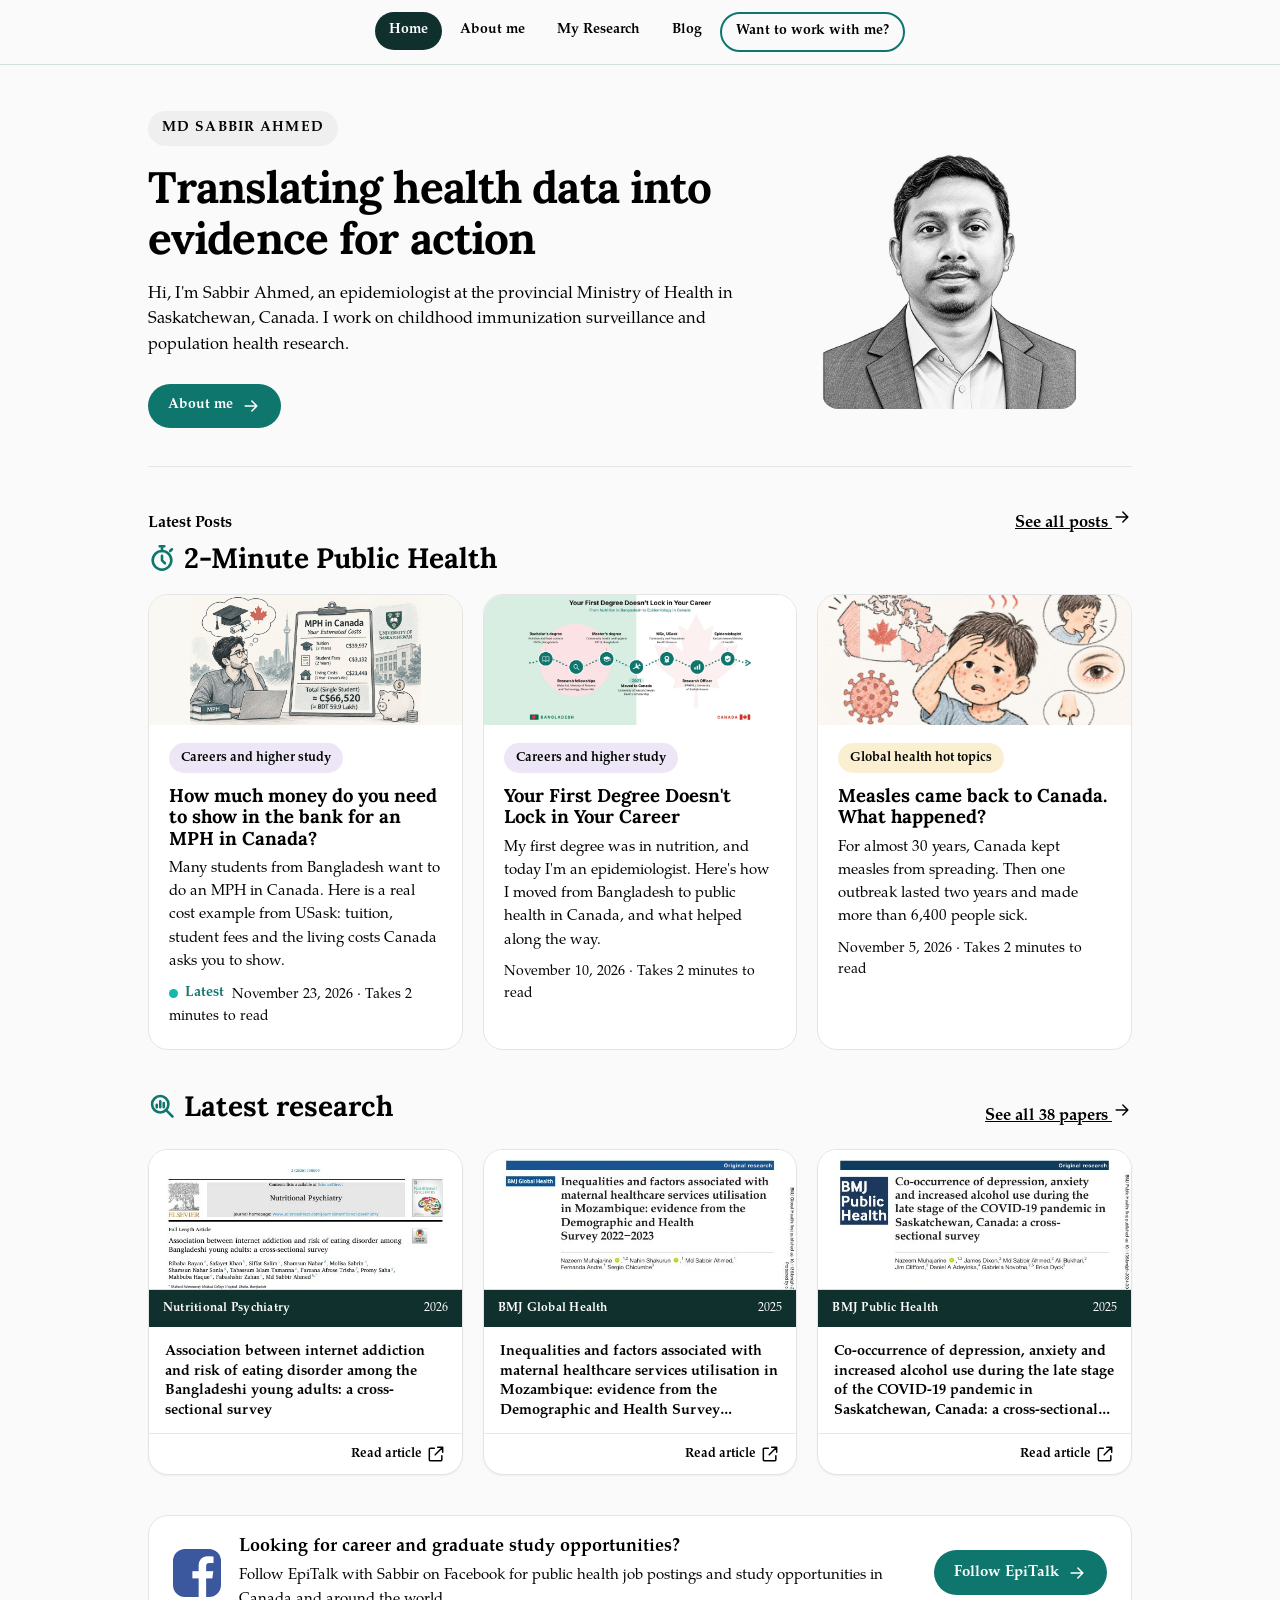
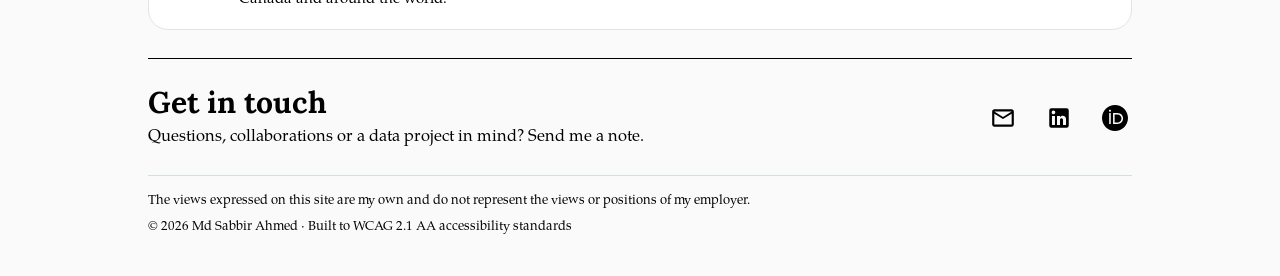
==== commit a1f8caee: "Blog: reading time now says 'Takes 2 minutes to read' Co-Authored-By: Claude Opus 5.5 <noreply@anthr" ====
--- a/index.html
+++ b/index.html
@@ -21,7 +21,7 @@
 <meta property="og:url" content="https://episabbir.ca/">
 <link rel="canonical" href="https://episabbir.ca/">
 <meta name="twitter:card" content="summary_large_image">
-<link rel="stylesheet" href="css/style.css?v=1795467310">
+<link rel="stylesheet" href="css/style.css?v=1795469631">
 </head>
 <body>
 <nav class="site-nav" aria-label="Main"><div class="nav-bar"><span class="nav-here">Home</span><button class="menu-toggle" type="button" aria-expanded="false" aria-controls="main-menu"><svg class="icon" viewBox="0 0 24 24" aria-hidden="true"><path d="M4 7h16M4 12h16M4 17h16"/></svg>Menu</button></div><ul id="main-menu"><li><a href="index.html" aria-current="page">Home</a></li><li><a href="about.html">About me</a></li><li><a href="research.html">My Research</a></li><li><a href="blog.html">Blog</a></li><li><a href="work.html" class="cta">Want to work with me?</a></li></ul></nav>
@@ -36,7 +36,7 @@
 <a class="btn btn-primary" href="about.html">About me <svg class="icon" viewBox="0 0 24 24" aria-hidden="true"><path d="M5 12h14M13 6l6 6-6 6"/></svg></a>
 </div>
 </div>
-<div class="hero-photo"><img src="images/headshot-home-sketch.jpg?v=1795467310" alt="Md Sabbir Ahmed"></div>
+<div class="hero-photo"><img src="images/headshot-home-sketch.jpg?v=1795469631" alt="Md Sabbir Ahmed"></div>
 </section>
 
 <section class="section" id="latest" aria-labelledby="latest-title">
@@ -45,17 +45,17 @@
 <a href="blog.html" style="font-weight:700">See all posts <svg class="icon" viewBox="0 0 24 24" aria-hidden="true"><path d="M5 12h14M13 6l6 6-6 6"/></svg></a>
 </div>
 <div class="grid"><a class="card " href="post-how-much-money-to-show-for-an-mph-in-canada.html">
-<div class="post-img fit-contain" style="background:#faf8f2;color:#4b3b78"><svg class="icon" viewBox="0 0 24 24" aria-hidden="true"><rect x="3" y="4" width="18" height="16" rx="2"/><circle cx="8.5" cy="9.5" r="1.5"/><path d="m21 16-5-5-9 9"/></svg><img src="images/blog/post5-mph-cost.jpg?v=1795467310" alt="A student thinking about an MPH in Canada, next to a clipboard listing estimated costs: tuition C$39,937, student fees C$3,132, living costs C$23,448, total about C$66,520 (about BDT 59.9 lakh)." onerror="this.remove()"></div>
+<div class="post-img fit-contain" style="background:#faf8f2;color:#4b3b78"><svg class="icon" viewBox="0 0 24 24" aria-hidden="true"><rect x="3" y="4" width="18" height="16" rx="2"/><circle cx="8.5" cy="9.5" r="1.5"/><path d="m21 16-5-5-9 9"/></svg><img src="images/blog/post5-mph-cost.jpg?v=1795469631" alt="A student thinking about an MPH in Canada, next to a clipboard listing estimated costs: tuition C$39,937, student fees C$3,132, living costs C$23,448, total about C$66,520 (about BDT 59.9 lakh)." onerror="this.remove()"></div>
 <div class="card-body"><span class="pill pill-t4">Careers and higher study</span><h3>How much money do you need to show in the bank for an MPH in Canada?</h3>
-<p class="excerpt">Many students from Bangladesh want to do an MPH in Canada. Here is a real cost example from USask: tuition, student fees and the living costs Canada asks you to show.</p><p><span class="latest-dot"><i aria-hidden="true"></i>Latest</span>November 23, 2026 · About 2 minutes</p></div>
+<p class="excerpt">Many students from Bangladesh want to do an MPH in Canada. Here is a real cost example from USask: tuition, student fees and the living costs Canada asks you to show.</p><p><span class="latest-dot"><i aria-hidden="true"></i>Latest</span>November 23, 2026 · Takes 2 minutes to read</p></div>
 </a><a class="card " href="post-your-first-degree-doesnt-lock-in-your-career.html">
-<div class="post-img fit-contain" style="background:linear-gradient(to right, #d8eee2 48.5%, #ffffff 48.5%);color:#4b3b78"><svg class="icon" viewBox="0 0 24 24" aria-hidden="true"><rect x="3" y="4" width="18" height="16" rx="2"/><circle cx="8.5" cy="9.5" r="1.5"/><path d="m21 16-5-5-9 9"/></svg><img src="images/blog/post4-first-degree.jpg?v=1795467310" alt="A path with seven stops from Bangladesh to Canada: bachelor&#x27;s degree, research fellowships, master&#x27;s degree, moving to Canada in 2021, MSc at USask, Research Officer at SPHERU, and epidemiologist at the Saskatchewan Ministry of Health." onerror="this.remove()"></div>
+<div class="post-img fit-contain" style="background:linear-gradient(to right, #d8eee2 48.5%, #ffffff 48.5%);color:#4b3b78"><svg class="icon" viewBox="0 0 24 24" aria-hidden="true"><rect x="3" y="4" width="18" height="16" rx="2"/><circle cx="8.5" cy="9.5" r="1.5"/><path d="m21 16-5-5-9 9"/></svg><img src="images/blog/post4-first-degree.jpg?v=1795469631" alt="A path with seven stops from Bangladesh to Canada: bachelor&#x27;s degree, research fellowships, master&#x27;s degree, moving to Canada in 2021, MSc at USask, Research Officer at SPHERU, and epidemiologist at the Saskatchewan Ministry of Health." onerror="this.remove()"></div>
 <div class="card-body"><span class="pill pill-t4">Careers and higher study</span><h3>Your First Degree Doesn&#x27;t Lock in Your Career</h3>
-<p class="excerpt">My first degree was in nutrition, and today I&#x27;m an epidemiologist. Here&#x27;s how I moved from Bangladesh to public health in Canada, and what helped along the way.</p><p>November 10, 2026 · About 2 minutes</p></div>
+<p class="excerpt">My first degree was in nutrition, and today I&#x27;m an epidemiologist. Here&#x27;s how I moved from Bangladesh to public health in Canada, and what helped along the way.</p><p>November 10, 2026 · Takes 2 minutes to read</p></div>
 </a><a class="card " href="post-measles-came-back-to-canada.html">
-<div class="post-img" style="background:#fbefd2;color:#6b4e0e"><svg class="icon" viewBox="0 0 24 24" aria-hidden="true"><rect x="3" y="4" width="18" height="16" rx="2"/><circle cx="8.5" cy="9.5" r="1.5"/><path d="m21 16-5-5-9 9"/></svg><img src="images/blog/post1-measles.jpg?v=1795467310" alt="Pencil sketch of a boy with a fever and a red measles rash, next to a map of Canada, a virus, and close-ups of a cough, red eyes and a runny nose" onerror="this.remove()"></div>
+<div class="post-img" style="background:#fbefd2;color:#6b4e0e"><svg class="icon" viewBox="0 0 24 24" aria-hidden="true"><rect x="3" y="4" width="18" height="16" rx="2"/><circle cx="8.5" cy="9.5" r="1.5"/><path d="m21 16-5-5-9 9"/></svg><img src="images/blog/post1-measles.jpg?v=1795469631" alt="Pencil sketch of a boy with a fever and a red measles rash, next to a map of Canada, a virus, and close-ups of a cough, red eyes and a runny nose" onerror="this.remove()"></div>
 <div class="card-body"><span class="pill pill-t1">Global health hot topics</span><h3>Measles came back to Canada. What happened?</h3>
-<p class="excerpt">For almost 30 years, Canada kept measles from spreading. Then one outbreak lasted two years and made more than 6,400 people sick.</p><p>November 5, 2026 · About 2 minutes</p></div>
+<p class="excerpt">For almost 30 years, Canada kept measles from spreading. Then one outbreak lasted two years and made more than 6,400 people sick.</p><p>November 5, 2026 · Takes 2 minutes to read</p></div>
 </a></div>
 </section>
 
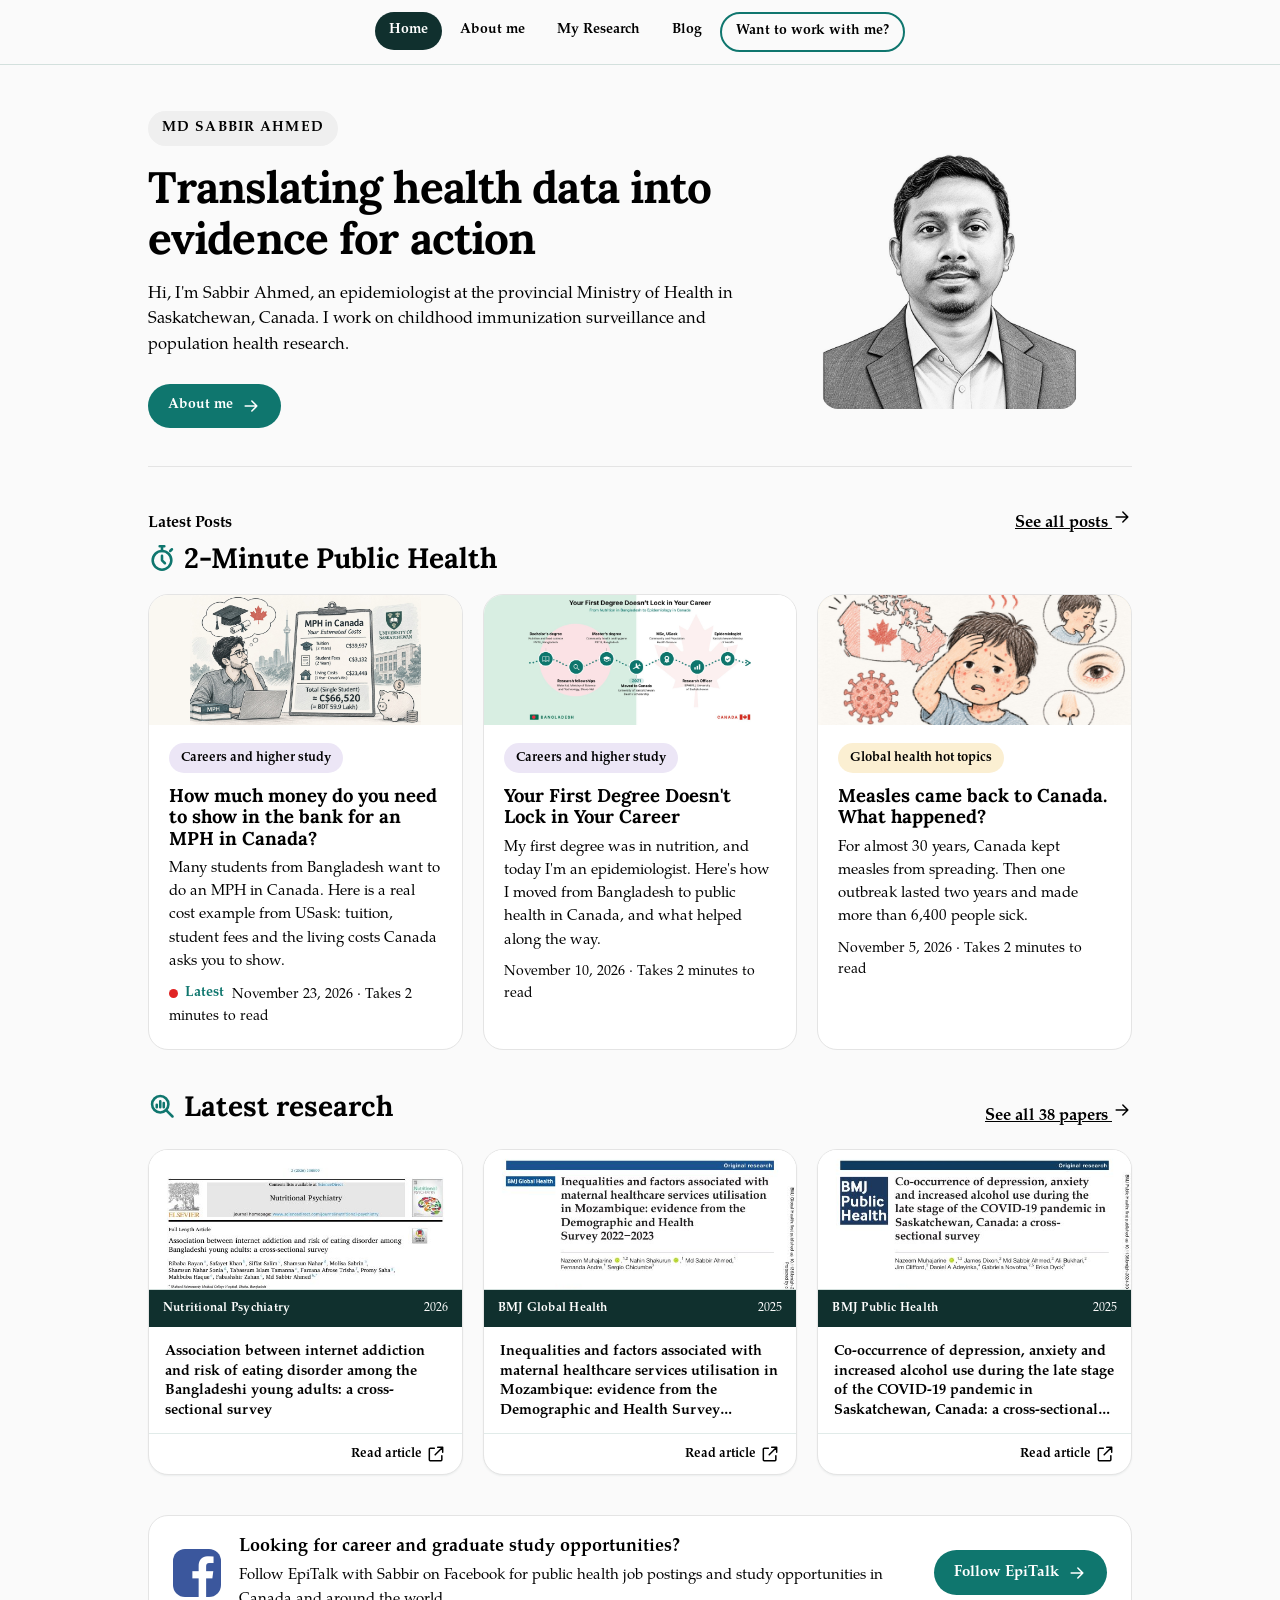
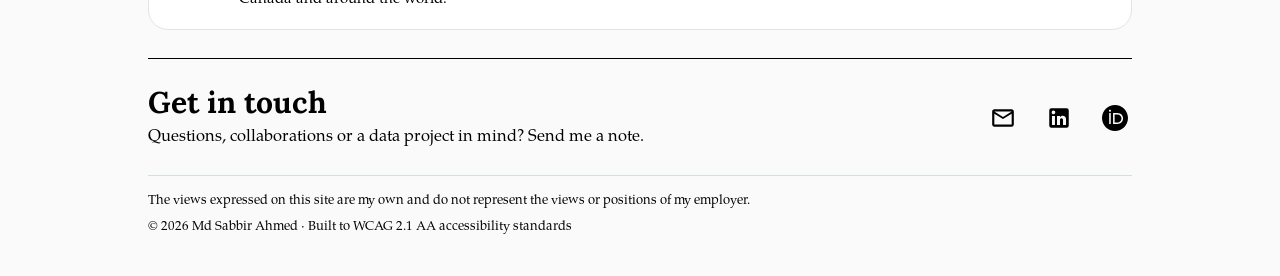
==== commit 747b1c2d: "Latest badge: red pulsing dot Co-Authored-By: Claude Opus 5.5 <noreply@anthropic.com> Claude-Session" ====
--- a/index.html
+++ b/index.html
@@ -21,7 +21,7 @@
 <meta property="og:url" content="https://episabbir.ca/">
 <link rel="canonical" href="https://episabbir.ca/">
 <meta name="twitter:card" content="summary_large_image">
-<link rel="stylesheet" href="css/style.css?v=1795469631">
+<link rel="stylesheet" href="css/style.css?v=1795469884">
 </head>
 <body>
 <nav class="site-nav" aria-label="Main"><div class="nav-bar"><span class="nav-here">Home</span><button class="menu-toggle" type="button" aria-expanded="false" aria-controls="main-menu"><svg class="icon" viewBox="0 0 24 24" aria-hidden="true"><path d="M4 7h16M4 12h16M4 17h16"/></svg>Menu</button></div><ul id="main-menu"><li><a href="index.html" aria-current="page">Home</a></li><li><a href="about.html">About me</a></li><li><a href="research.html">My Research</a></li><li><a href="blog.html">Blog</a></li><li><a href="work.html" class="cta">Want to work with me?</a></li></ul></nav>
@@ -36,7 +36,7 @@
 <a class="btn btn-primary" href="about.html">About me <svg class="icon" viewBox="0 0 24 24" aria-hidden="true"><path d="M5 12h14M13 6l6 6-6 6"/></svg></a>
 </div>
 </div>
-<div class="hero-photo"><img src="images/headshot-home-sketch.jpg?v=1795469631" alt="Md Sabbir Ahmed"></div>
+<div class="hero-photo"><img src="images/headshot-home-sketch.jpg?v=1795469884" alt="Md Sabbir Ahmed"></div>
 </section>
 
 <section class="section" id="latest" aria-labelledby="latest-title">
@@ -45,15 +45,15 @@
 <a href="blog.html" style="font-weight:700">See all posts <svg class="icon" viewBox="0 0 24 24" aria-hidden="true"><path d="M5 12h14M13 6l6 6-6 6"/></svg></a>
 </div>
 <div class="grid"><a class="card " href="post-how-much-money-to-show-for-an-mph-in-canada.html">
-<div class="post-img fit-contain" style="background:#faf8f2;color:#4b3b78"><svg class="icon" viewBox="0 0 24 24" aria-hidden="true"><rect x="3" y="4" width="18" height="16" rx="2"/><circle cx="8.5" cy="9.5" r="1.5"/><path d="m21 16-5-5-9 9"/></svg><img src="images/blog/post5-mph-cost.jpg?v=1795469631" alt="A student thinking about an MPH in Canada, next to a clipboard listing estimated costs: tuition C$39,937, student fees C$3,132, living costs C$23,448, total about C$66,520 (about BDT 59.9 lakh)." onerror="this.remove()"></div>
+<div class="post-img fit-contain" style="background:#faf8f2;color:#4b3b78"><svg class="icon" viewBox="0 0 24 24" aria-hidden="true"><rect x="3" y="4" width="18" height="16" rx="2"/><circle cx="8.5" cy="9.5" r="1.5"/><path d="m21 16-5-5-9 9"/></svg><img src="images/blog/post5-mph-cost.jpg?v=1795469884" alt="A student thinking about an MPH in Canada, next to a clipboard listing estimated costs: tuition C$39,937, student fees C$3,132, living costs C$23,448, total about C$66,520 (about BDT 59.9 lakh)." onerror="this.remove()"></div>
 <div class="card-body"><span class="pill pill-t4">Careers and higher study</span><h3>How much money do you need to show in the bank for an MPH in Canada?</h3>
 <p class="excerpt">Many students from Bangladesh want to do an MPH in Canada. Here is a real cost example from USask: tuition, student fees and the living costs Canada asks you to show.</p><p><span class="latest-dot"><i aria-hidden="true"></i>Latest</span>November 23, 2026 · Takes 2 minutes to read</p></div>
 </a><a class="card " href="post-your-first-degree-doesnt-lock-in-your-career.html">
-<div class="post-img fit-contain" style="background:linear-gradient(to right, #d8eee2 48.5%, #ffffff 48.5%);color:#4b3b78"><svg class="icon" viewBox="0 0 24 24" aria-hidden="true"><rect x="3" y="4" width="18" height="16" rx="2"/><circle cx="8.5" cy="9.5" r="1.5"/><path d="m21 16-5-5-9 9"/></svg><img src="images/blog/post4-first-degree.jpg?v=1795469631" alt="A path with seven stops from Bangladesh to Canada: bachelor&#x27;s degree, research fellowships, master&#x27;s degree, moving to Canada in 2021, MSc at USask, Research Officer at SPHERU, and epidemiologist at the Saskatchewan Ministry of Health." onerror="this.remove()"></div>
+<div class="post-img fit-contain" style="background:linear-gradient(to right, #d8eee2 48.5%, #ffffff 48.5%);color:#4b3b78"><svg class="icon" viewBox="0 0 24 24" aria-hidden="true"><rect x="3" y="4" width="18" height="16" rx="2"/><circle cx="8.5" cy="9.5" r="1.5"/><path d="m21 16-5-5-9 9"/></svg><img src="images/blog/post4-first-degree.jpg?v=1795469884" alt="A path with seven stops from Bangladesh to Canada: bachelor&#x27;s degree, research fellowships, master&#x27;s degree, moving to Canada in 2021, MSc at USask, Research Officer at SPHERU, and epidemiologist at the Saskatchewan Ministry of Health." onerror="this.remove()"></div>
 <div class="card-body"><span class="pill pill-t4">Careers and higher study</span><h3>Your First Degree Doesn&#x27;t Lock in Your Career</h3>
 <p class="excerpt">My first degree was in nutrition, and today I&#x27;m an epidemiologist. Here&#x27;s how I moved from Bangladesh to public health in Canada, and what helped along the way.</p><p>November 10, 2026 · Takes 2 minutes to read</p></div>
 </a><a class="card " href="post-measles-came-back-to-canada.html">
-<div class="post-img" style="background:#fbefd2;color:#6b4e0e"><svg class="icon" viewBox="0 0 24 24" aria-hidden="true"><rect x="3" y="4" width="18" height="16" rx="2"/><circle cx="8.5" cy="9.5" r="1.5"/><path d="m21 16-5-5-9 9"/></svg><img src="images/blog/post1-measles.jpg?v=1795469631" alt="Pencil sketch of a boy with a fever and a red measles rash, next to a map of Canada, a virus, and close-ups of a cough, red eyes and a runny nose" onerror="this.remove()"></div>
+<div class="post-img" style="background:#fbefd2;color:#6b4e0e"><svg class="icon" viewBox="0 0 24 24" aria-hidden="true"><rect x="3" y="4" width="18" height="16" rx="2"/><circle cx="8.5" cy="9.5" r="1.5"/><path d="m21 16-5-5-9 9"/></svg><img src="images/blog/post1-measles.jpg?v=1795469884" alt="Pencil sketch of a boy with a fever and a red measles rash, next to a map of Canada, a virus, and close-ups of a cough, red eyes and a runny nose" onerror="this.remove()"></div>
 <div class="card-body"><span class="pill pill-t1">Global health hot topics</span><h3>Measles came back to Canada. What happened?</h3>
 <p class="excerpt">For almost 30 years, Canada kept measles from spreading. Then one outbreak lasted two years and made more than 6,400 people sick.</p><p>November 5, 2026 · Takes 2 minutes to read</p></div>
 </a></div>
--- a/css/style.css
+++ b/css/style.css
@@ -531,3 +531,8 @@
 @font-face{font-family:'TeX Gyre Pagella';src:url(../fonts/pagella-bolditalic.woff) format('woff');font-weight:500 900;font-style:italic;font-display:swap}
 body{font-size:16.5px}
 button,input,select,textarea{font-family:inherit}
+
+/* 2026-11-23: Latest badge dot is red (text stays teal) */
+.latest-dot i{background:#e02424;animation-name:latestred}
+@keyframes latestred{0%{box-shadow:0 0 0 0 rgba(224,36,36,.7)}70%{box-shadow:0 0 0 9px rgba(224,36,36,0)}100%{box-shadow:0 0 0 0 rgba(224,36,36,0)}}
+@media (prefers-reduced-motion:reduce){.latest-dot i{animation:none}}
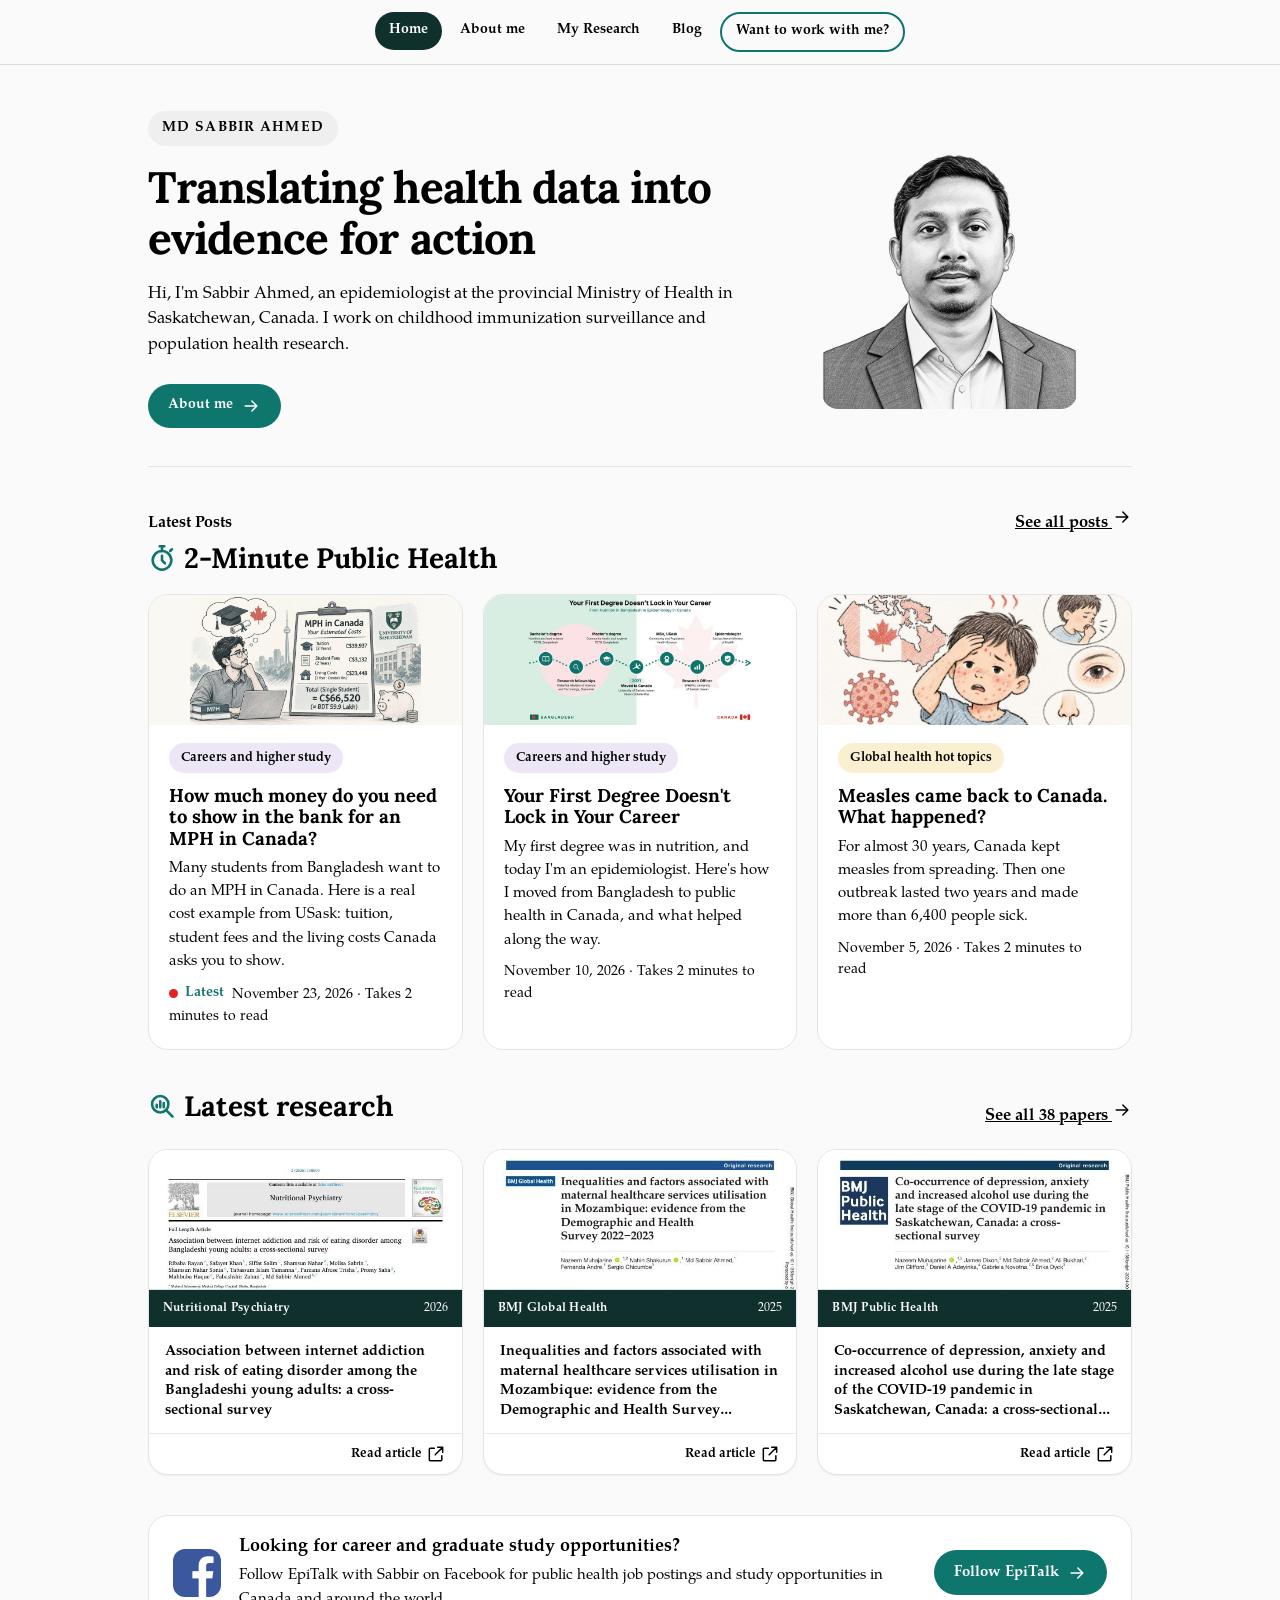
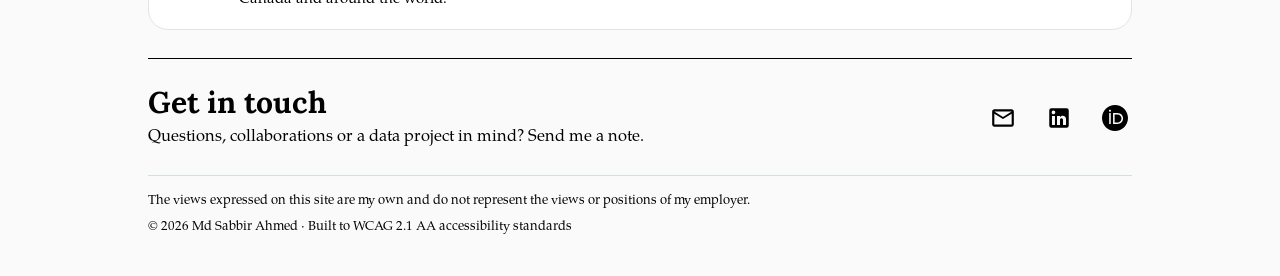
==== commit 87affaab: "Shrink images for faster loading (same look) Blog cards use 800px thumbnails (auto-made by build.py)" ====
--- a/index.html
+++ b/index.html
@@ -21,7 +21,7 @@
 <meta property="og:url" content="https://episabbir.ca/">
 <link rel="canonical" href="https://episabbir.ca/">
 <meta name="twitter:card" content="summary_large_image">
-<link rel="stylesheet" href="css/style.css?v=1795469884">
+<link rel="stylesheet" href="css/style.css?v=1795554502">
 </head>
 <body>
 <nav class="site-nav" aria-label="Main"><div class="nav-bar"><span class="nav-here">Home</span><button class="menu-toggle" type="button" aria-expanded="false" aria-controls="main-menu"><svg class="icon" viewBox="0 0 24 24" aria-hidden="true"><path d="M4 7h16M4 12h16M4 17h16"/></svg>Menu</button></div><ul id="main-menu"><li><a href="index.html" aria-current="page">Home</a></li><li><a href="about.html">About me</a></li><li><a href="research.html">My Research</a></li><li><a href="blog.html">Blog</a></li><li><a href="work.html" class="cta">Want to work with me?</a></li></ul></nav>
@@ -36,7 +36,7 @@
 <a class="btn btn-primary" href="about.html">About me <svg class="icon" viewBox="0 0 24 24" aria-hidden="true"><path d="M5 12h14M13 6l6 6-6 6"/></svg></a>
 </div>
 </div>
-<div class="hero-photo"><img src="images/headshot-home-sketch.jpg?v=1795469884" alt="Md Sabbir Ahmed"></div>
+<div class="hero-photo"><img src="images/headshot-home-sketch.jpg?v=1795554502" alt="Md Sabbir Ahmed"></div>
 </section>
 
 <section class="section" id="latest" aria-labelledby="latest-title">
@@ -45,15 +45,15 @@
 <a href="blog.html" style="font-weight:700">See all posts <svg class="icon" viewBox="0 0 24 24" aria-hidden="true"><path d="M5 12h14M13 6l6 6-6 6"/></svg></a>
 </div>
 <div class="grid"><a class="card " href="post-how-much-money-to-show-for-an-mph-in-canada.html">
-<div class="post-img fit-contain" style="background:#faf8f2;color:#4b3b78"><svg class="icon" viewBox="0 0 24 24" aria-hidden="true"><rect x="3" y="4" width="18" height="16" rx="2"/><circle cx="8.5" cy="9.5" r="1.5"/><path d="m21 16-5-5-9 9"/></svg><img src="images/blog/post5-mph-cost.jpg?v=1795469884" alt="A student thinking about an MPH in Canada, next to a clipboard listing estimated costs: tuition C$39,937, student fees C$3,132, living costs C$23,448, total about C$66,520 (about BDT 59.9 lakh)." onerror="this.remove()"></div>
+<div class="post-img fit-contain" style="background:#faf8f2;color:#4b3b78"><svg class="icon" viewBox="0 0 24 24" aria-hidden="true"><rect x="3" y="4" width="18" height="16" rx="2"/><circle cx="8.5" cy="9.5" r="1.5"/><path d="m21 16-5-5-9 9"/></svg><img src="images/blog/thumb/post5-mph-cost.jpg?v=1795554502" alt="A student thinking about an MPH in Canada, next to a clipboard listing estimated costs: tuition C$39,937, student fees C$3,132, living costs C$23,448, total about C$66,520 (about BDT 59.9 lakh)." onerror="this.remove()"></div>
 <div class="card-body"><span class="pill pill-t4">Careers and higher study</span><h3>How much money do you need to show in the bank for an MPH in Canada?</h3>
 <p class="excerpt">Many students from Bangladesh want to do an MPH in Canada. Here is a real cost example from USask: tuition, student fees and the living costs Canada asks you to show.</p><p><span class="latest-dot"><i aria-hidden="true"></i>Latest</span>November 23, 2026 · Takes 2 minutes to read</p></div>
 </a><a class="card " href="post-your-first-degree-doesnt-lock-in-your-career.html">
-<div class="post-img fit-contain" style="background:linear-gradient(to right, #d8eee2 48.5%, #ffffff 48.5%);color:#4b3b78"><svg class="icon" viewBox="0 0 24 24" aria-hidden="true"><rect x="3" y="4" width="18" height="16" rx="2"/><circle cx="8.5" cy="9.5" r="1.5"/><path d="m21 16-5-5-9 9"/></svg><img src="images/blog/post4-first-degree.jpg?v=1795469884" alt="A path with seven stops from Bangladesh to Canada: bachelor&#x27;s degree, research fellowships, master&#x27;s degree, moving to Canada in 2021, MSc at USask, Research Officer at SPHERU, and epidemiologist at the Saskatchewan Ministry of Health." onerror="this.remove()"></div>
+<div class="post-img fit-contain" style="background:linear-gradient(to right, #d8eee2 48.5%, #ffffff 48.5%);color:#4b3b78"><svg class="icon" viewBox="0 0 24 24" aria-hidden="true"><rect x="3" y="4" width="18" height="16" rx="2"/><circle cx="8.5" cy="9.5" r="1.5"/><path d="m21 16-5-5-9 9"/></svg><img src="images/blog/thumb/post4-first-degree.jpg?v=1795554502" alt="A path with seven stops from Bangladesh to Canada: bachelor&#x27;s degree, research fellowships, master&#x27;s degree, moving to Canada in 2021, MSc at USask, Research Officer at SPHERU, and epidemiologist at the Saskatchewan Ministry of Health." onerror="this.remove()"></div>
 <div class="card-body"><span class="pill pill-t4">Careers and higher study</span><h3>Your First Degree Doesn&#x27;t Lock in Your Career</h3>
 <p class="excerpt">My first degree was in nutrition, and today I&#x27;m an epidemiologist. Here&#x27;s how I moved from Bangladesh to public health in Canada, and what helped along the way.</p><p>November 10, 2026 · Takes 2 minutes to read</p></div>
 </a><a class="card " href="post-measles-came-back-to-canada.html">
-<div class="post-img" style="background:#fbefd2;color:#6b4e0e"><svg class="icon" viewBox="0 0 24 24" aria-hidden="true"><rect x="3" y="4" width="18" height="16" rx="2"/><circle cx="8.5" cy="9.5" r="1.5"/><path d="m21 16-5-5-9 9"/></svg><img src="images/blog/post1-measles.jpg?v=1795469884" alt="Pencil sketch of a boy with a fever and a red measles rash, next to a map of Canada, a virus, and close-ups of a cough, red eyes and a runny nose" onerror="this.remove()"></div>
+<div class="post-img" style="background:#fbefd2;color:#6b4e0e"><svg class="icon" viewBox="0 0 24 24" aria-hidden="true"><rect x="3" y="4" width="18" height="16" rx="2"/><circle cx="8.5" cy="9.5" r="1.5"/><path d="m21 16-5-5-9 9"/></svg><img src="images/blog/thumb/post1-measles.jpg?v=1795554502" alt="Pencil sketch of a boy with a fever and a red measles rash, next to a map of Canada, a virus, and close-ups of a cough, red eyes and a runny nose" onerror="this.remove()"></div>
 <div class="card-body"><span class="pill pill-t1">Global health hot topics</span><h3>Measles came back to Canada. What happened?</h3>
 <p class="excerpt">For almost 30 years, Canada kept measles from spreading. Then one outbreak lasted two years and made more than 6,400 people sick.</p><p>November 5, 2026 · Takes 2 minutes to read</p></div>
 </a></div>
--- a/css/style.css
+++ b/css/style.css
@@ -536,3 +536,6 @@
 .latest-dot i{background:#e02424;animation-name:latestred}
 @keyframes latestred{0%{box-shadow:0 0 0 0 rgba(224,36,36,.7)}70%{box-shadow:0 0 0 9px rgba(224,36,36,0)}100%{box-shadow:0 0 0 0 rgba(224,36,36,0)}}
 @media (prefers-reduced-motion:reduce){.latest-dot i{animation:none}}
+
+/* 2026-11-24: About me skill tags in regular weight */
+.sk-tags li{font-weight:400}
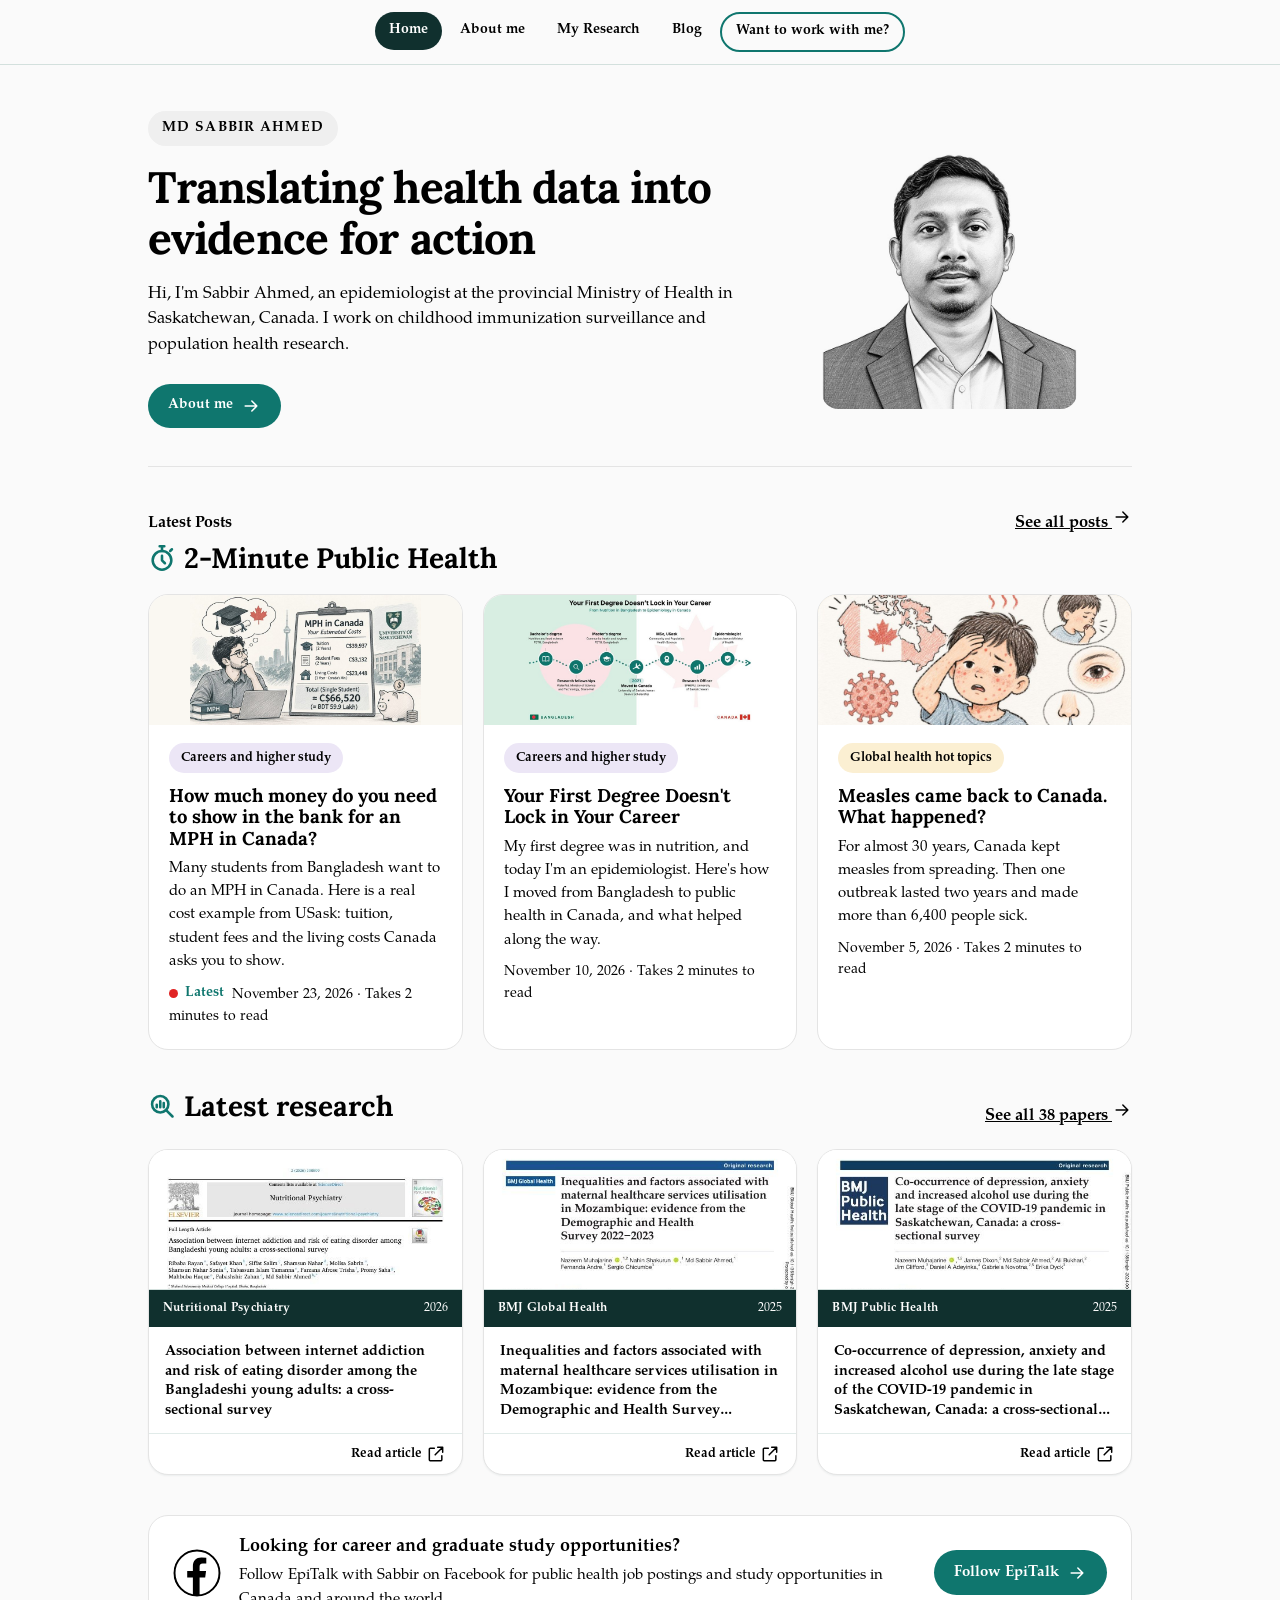
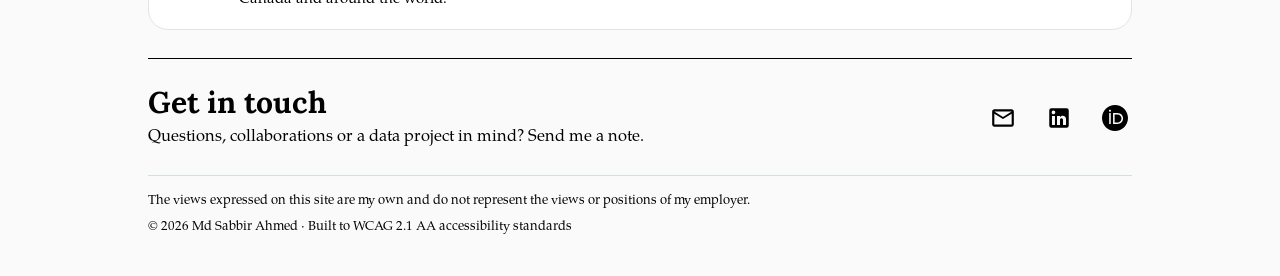
==== commit b6a17a8b: "Footer and Facebook icons: black, brand colour on hover Email, LinkedIn and ORCID footer icons turn " ====
--- a/index.html
+++ b/index.html
@@ -21,7 +21,7 @@
 <meta property="og:url" content="https://episabbir.ca/">
 <link rel="canonical" href="https://episabbir.ca/">
 <meta name="twitter:card" content="summary_large_image">
-<link rel="stylesheet" href="css/style.css?v=1795554502">
+<link rel="stylesheet" href="css/style.css?v=1795556083">
 </head>
 <body>
 <nav class="site-nav" aria-label="Main"><div class="nav-bar"><span class="nav-here">Home</span><button class="menu-toggle" type="button" aria-expanded="false" aria-controls="main-menu"><svg class="icon" viewBox="0 0 24 24" aria-hidden="true"><path d="M4 7h16M4 12h16M4 17h16"/></svg>Menu</button></div><ul id="main-menu"><li><a href="index.html" aria-current="page">Home</a></li><li><a href="about.html">About me</a></li><li><a href="research.html">My Research</a></li><li><a href="blog.html">Blog</a></li><li><a href="work.html" class="cta">Want to work with me?</a></li></ul></nav>
@@ -36,7 +36,7 @@
 <a class="btn btn-primary" href="about.html">About me <svg class="icon" viewBox="0 0 24 24" aria-hidden="true"><path d="M5 12h14M13 6l6 6-6 6"/></svg></a>
 </div>
 </div>
-<div class="hero-photo"><img src="images/headshot-home-sketch.jpg?v=1795554502" alt="Md Sabbir Ahmed"></div>
+<div class="hero-photo"><img src="images/headshot-home-sketch.jpg?v=1795556083" alt="Md Sabbir Ahmed"></div>
 </section>
 
 <section class="section" id="latest" aria-labelledby="latest-title">
@@ -45,15 +45,15 @@
 <a href="blog.html" style="font-weight:700">See all posts <svg class="icon" viewBox="0 0 24 24" aria-hidden="true"><path d="M5 12h14M13 6l6 6-6 6"/></svg></a>
 </div>
 <div class="grid"><a class="card " href="post-how-much-money-to-show-for-an-mph-in-canada.html">
-<div class="post-img fit-contain" style="background:#faf8f2;color:#4b3b78"><svg class="icon" viewBox="0 0 24 24" aria-hidden="true"><rect x="3" y="4" width="18" height="16" rx="2"/><circle cx="8.5" cy="9.5" r="1.5"/><path d="m21 16-5-5-9 9"/></svg><img src="images/blog/thumb/post5-mph-cost.jpg?v=1795554502" alt="A student thinking about an MPH in Canada, next to a clipboard listing estimated costs: tuition C$39,937, student fees C$3,132, living costs C$23,448, total about C$66,520 (about BDT 59.9 lakh)." onerror="this.remove()"></div>
+<div class="post-img fit-contain" style="background:#faf8f2;color:#4b3b78"><svg class="icon" viewBox="0 0 24 24" aria-hidden="true"><rect x="3" y="4" width="18" height="16" rx="2"/><circle cx="8.5" cy="9.5" r="1.5"/><path d="m21 16-5-5-9 9"/></svg><img src="images/blog/thumb/post5-mph-cost.jpg?v=1795556083" alt="A student thinking about an MPH in Canada, next to a clipboard listing estimated costs: tuition C$39,937, student fees C$3,132, living costs C$23,448, total about C$66,520 (about BDT 59.9 lakh)." onerror="this.remove()"></div>
 <div class="card-body"><span class="pill pill-t4">Careers and higher study</span><h3>How much money do you need to show in the bank for an MPH in Canada?</h3>
 <p class="excerpt">Many students from Bangladesh want to do an MPH in Canada. Here is a real cost example from USask: tuition, student fees and the living costs Canada asks you to show.</p><p><span class="latest-dot"><i aria-hidden="true"></i>Latest</span>November 23, 2026 · Takes 2 minutes to read</p></div>
 </a><a class="card " href="post-your-first-degree-doesnt-lock-in-your-career.html">
-<div class="post-img fit-contain" style="background:linear-gradient(to right, #d8eee2 48.5%, #ffffff 48.5%);color:#4b3b78"><svg class="icon" viewBox="0 0 24 24" aria-hidden="true"><rect x="3" y="4" width="18" height="16" rx="2"/><circle cx="8.5" cy="9.5" r="1.5"/><path d="m21 16-5-5-9 9"/></svg><img src="images/blog/thumb/post4-first-degree.jpg?v=1795554502" alt="A path with seven stops from Bangladesh to Canada: bachelor&#x27;s degree, research fellowships, master&#x27;s degree, moving to Canada in 2021, MSc at USask, Research Officer at SPHERU, and epidemiologist at the Saskatchewan Ministry of Health." onerror="this.remove()"></div>
+<div class="post-img fit-contain" style="background:linear-gradient(to right, #d8eee2 48.5%, #ffffff 48.5%);color:#4b3b78"><svg class="icon" viewBox="0 0 24 24" aria-hidden="true"><rect x="3" y="4" width="18" height="16" rx="2"/><circle cx="8.5" cy="9.5" r="1.5"/><path d="m21 16-5-5-9 9"/></svg><img src="images/blog/thumb/post4-first-degree.jpg?v=1795556083" alt="A path with seven stops from Bangladesh to Canada: bachelor&#x27;s degree, research fellowships, master&#x27;s degree, moving to Canada in 2021, MSc at USask, Research Officer at SPHERU, and epidemiologist at the Saskatchewan Ministry of Health." onerror="this.remove()"></div>
 <div class="card-body"><span class="pill pill-t4">Careers and higher study</span><h3>Your First Degree Doesn&#x27;t Lock in Your Career</h3>
 <p class="excerpt">My first degree was in nutrition, and today I&#x27;m an epidemiologist. Here&#x27;s how I moved from Bangladesh to public health in Canada, and what helped along the way.</p><p>November 10, 2026 · Takes 2 minutes to read</p></div>
 </a><a class="card " href="post-measles-came-back-to-canada.html">
-<div class="post-img" style="background:#fbefd2;color:#6b4e0e"><svg class="icon" viewBox="0 0 24 24" aria-hidden="true"><rect x="3" y="4" width="18" height="16" rx="2"/><circle cx="8.5" cy="9.5" r="1.5"/><path d="m21 16-5-5-9 9"/></svg><img src="images/blog/thumb/post1-measles.jpg?v=1795554502" alt="Pencil sketch of a boy with a fever and a red measles rash, next to a map of Canada, a virus, and close-ups of a cough, red eyes and a runny nose" onerror="this.remove()"></div>
+<div class="post-img" style="background:#fbefd2;color:#6b4e0e"><svg class="icon" viewBox="0 0 24 24" aria-hidden="true"><rect x="3" y="4" width="18" height="16" rx="2"/><circle cx="8.5" cy="9.5" r="1.5"/><path d="m21 16-5-5-9 9"/></svg><img src="images/blog/thumb/post1-measles.jpg?v=1795556083" alt="Pencil sketch of a boy with a fever and a red measles rash, next to a map of Canada, a virus, and close-ups of a cough, red eyes and a runny nose" onerror="this.remove()"></div>
 <div class="card-body"><span class="pill pill-t1">Global health hot topics</span><h3>Measles came back to Canada. What happened?</h3>
 <p class="excerpt">For almost 30 years, Canada kept measles from spreading. Then one outbreak lasted two years and made more than 6,400 people sick.</p><p>November 5, 2026 · Takes 2 minutes to read</p></div>
 </a></div>
@@ -84,7 +84,7 @@
 
 <section aria-label="Facebook">
 <a class="fb-strip" href="https://www.facebook.com/profile.php?id=61571197702458" target="_blank" rel="noopener">
-<span class="logo fb-logo"><span class="fallback"><svg class="icon" viewBox="0 0 24 24" aria-hidden="true"><path d="M21 12a8 8 0 0 1-11.6 7.1L4 20l1-4.6A8 8 0 1 1 21 12z"/></svg></span><img src="images/logos/facebook.png" alt="" onerror="this.remove()"></span>
+<span class="logo fb-logo"><svg class="fb-ic" viewBox="0 0 48 48" aria-hidden="true"><circle class="fb-c" cx="24" cy="24" r="22.5"/><path class="fb-f" d="M26.6 46.4V28.6h5.6l.85-6.6h-6.45v-4.2c0-1.9.53-3.2 3.25-3.2h3.45V8.7a46 46 0 0 0-5.03-.26c-4.98 0-8.39 3.04-8.39 8.62V22H14.2v6.6h5.68v17.8z"/></svg></span>
 <span class="fb-strip-text"><strong>Looking for career and graduate study opportunities?</strong><span>Follow EpiTalk with Sabbir on Facebook for public health job postings and study opportunities in Canada and around the world.</span></span>
 <span class="fb-strip-cta">Follow EpiTalk <svg class="icon" viewBox="0 0 24 24" aria-hidden="true"><path d="M5 12h14M13 6l6 6-6 6"/></svg></span>
 </a>
@@ -98,9 +98,9 @@
 <p>Questions, collaborations or a data project in mind? Send me a note.</p>
 </div>
 <div class="contact-links">
-<a class="icon-only" href="mailto:sabbir.epidemiologist@gmail.com" aria-label="Email me: sabbir.epidemiologist@gmail.com" title="sabbir.epidemiologist@gmail.com"><svg class="brand-ic" viewBox="0 0 24 24" fill="currentColor" aria-hidden="true"><path d="M22 6c0-1.1-.9-2-2-2H4c-1.1 0-2 .9-2 2v12c0 1.1.9 2 2 2h16c1.1 0 2-.9 2-2zm-2 0-8 5-8-5zm0 12H4V8l8 5 8-5z"/></svg></a>
-<a class="icon-only" href="https://www.linkedin.com/in/sabbirepidemiologist/" aria-label="LinkedIn profile" title="LinkedIn" target="_blank" rel="noopener"><svg class="brand-ic" viewBox="0 0 24 24" fill="currentColor" aria-hidden="true"><path d="M19 3a2 2 0 0 1 2 2v14a2 2 0 0 1-2 2H5a2 2 0 0 1-2-2V5a2 2 0 0 1 2-2zm-.5 15.5v-5.3a3.26 3.26 0 0 0-3.26-3.26c-.85 0-1.84.52-2.32 1.3v-1.11h-2.79v8.37h2.79v-4.93c0-.77.62-1.4 1.39-1.4a1.4 1.4 0 0 1 1.4 1.4v4.93zM6.88 8.56a1.68 1.68 0 0 0 1.68-1.68c0-.93-.75-1.69-1.68-1.69a1.69 1.69 0 0 0-1.69 1.69c0 .93.76 1.68 1.69 1.68m1.39 9.94v-8.37H5.5v8.37z"/></svg></a>
-<a class="icon-only" href="https://orcid.org/0000-0002-7663-2181" aria-label="ORCID profile" title="ORCID" target="_blank" rel="noopener"><svg class="brand-ic" viewBox="0 0 24 24" fill="currentColor" aria-hidden="true"><path d="M12 0C5.372 0 0 5.372 0 12s5.372 12 12 12 12-5.372 12-12S18.628 0 12 0M7.369 4.378c.525 0 .947.431.947.947s-.422.947-.947.947a.95.95 0 0 1-.947-.947c0-.525.422-.947.947-.947m-.722 3.038h1.444v10.041H6.647zm3.562 0h3.9c3.712 0 5.344 2.653 5.344 5.025 0 2.578-2.016 5.025-5.325 5.025h-3.919zm1.444 1.303v7.444h2.297c3.272 0 4.022-2.484 4.022-3.722 0-2.016-1.284-3.722-4.097-3.722z"/></svg></a>
+<a class="icon-only ic-mail" href="mailto:sabbir.epidemiologist@gmail.com" aria-label="Email me: sabbir.epidemiologist@gmail.com" title="sabbir.epidemiologist@gmail.com"><svg class="brand-ic" viewBox="0 0 24 24" fill="currentColor" aria-hidden="true"><path d="M22 6c0-1.1-.9-2-2-2H4c-1.1 0-2 .9-2 2v12c0 1.1.9 2 2 2h16c1.1 0 2-.9 2-2zm-2 0-8 5-8-5zm0 12H4V8l8 5 8-5z"/></svg></a>
+<a class="icon-only ic-linkedin" href="https://www.linkedin.com/in/sabbirepidemiologist/" aria-label="LinkedIn profile" title="LinkedIn" target="_blank" rel="noopener"><svg class="brand-ic" viewBox="0 0 24 24" fill="currentColor" aria-hidden="true"><path d="M19 3a2 2 0 0 1 2 2v14a2 2 0 0 1-2 2H5a2 2 0 0 1-2-2V5a2 2 0 0 1 2-2zm-.5 15.5v-5.3a3.26 3.26 0 0 0-3.26-3.26c-.85 0-1.84.52-2.32 1.3v-1.11h-2.79v8.37h2.79v-4.93c0-.77.62-1.4 1.39-1.4a1.4 1.4 0 0 1 1.4 1.4v4.93zM6.88 8.56a1.68 1.68 0 0 0 1.68-1.68c0-.93-.75-1.69-1.68-1.69a1.69 1.69 0 0 0-1.69 1.69c0 .93.76 1.68 1.69 1.68m1.39 9.94v-8.37H5.5v8.37z"/></svg></a>
+<a class="icon-only ic-orcid" href="https://orcid.org/0000-0002-7663-2181" aria-label="ORCID profile" title="ORCID" target="_blank" rel="noopener"><svg class="brand-ic" viewBox="0 0 24 24" fill="currentColor" aria-hidden="true"><path d="M12 0C5.372 0 0 5.372 0 12s5.372 12 12 12 12-5.372 12-12S18.628 0 12 0M7.369 4.378c.525 0 .947.431.947.947s-.422.947-.947.947a.95.95 0 0 1-.947-.947c0-.525.422-.947.947-.947m-.722 3.038h1.444v10.041H6.647zm3.562 0h3.9c3.712 0 5.344 2.653 5.344 5.025 0 2.578-2.016 5.025-5.325 5.025h-3.919zm1.444 1.303v7.444h2.297c3.272 0 4.022-2.484 4.022-3.722 0-2.016-1.284-3.722-4.097-3.722z"/></svg></a>
 </div>
 <div class="small-print footnotes">
 <p>The views expressed on this site are my own and do not represent the views or positions of my employer.</p>
--- a/css/style.css
+++ b/css/style.css
@@ -539,3 +539,18 @@
 
 /* 2026-11-24: About me skill tags in regular weight */
 .sk-tags li{font-weight:400}
+
+/* 2026-11-24: footer icons black; on hover/focus they turn their real brand colour */
+.contact-links a.icon-only:hover{opacity:1}
+.contact-links a.icon-only .brand-ic{transition:color .2s ease}
+.contact-links a.ic-mail:hover .brand-ic,.contact-links a.ic-mail:focus-visible .brand-ic{color:#EA4335}
+.contact-links a.ic-linkedin:hover .brand-ic,.contact-links a.ic-linkedin:focus-visible .brand-ic{color:#0A66C2}
+.contact-links a.ic-orcid:hover .brand-ic,.contact-links a.ic-orcid:focus-visible .brand-ic{color:#A6CE39}
+
+/* 2026-11-24: Facebook icon in the EpiTalk bar: black outline normally, Facebook blue on hover/focus */
+.fb-logo{background:transparent;border-radius:50%}
+.fb-ic{width:48px;height:48px;display:block}
+.fb-ic .fb-c{fill:#fff;stroke:#000;stroke-width:2;transition:fill .2s ease,stroke .2s ease}
+.fb-ic .fb-f{fill:#000;transition:fill .2s ease}
+.fb-strip:hover .fb-c,.fb-strip:focus-visible .fb-c{fill:#1877F2;stroke:#1877F2}
+.fb-strip:hover .fb-f,.fb-strip:focus-visible .fb-f{fill:#fff}
